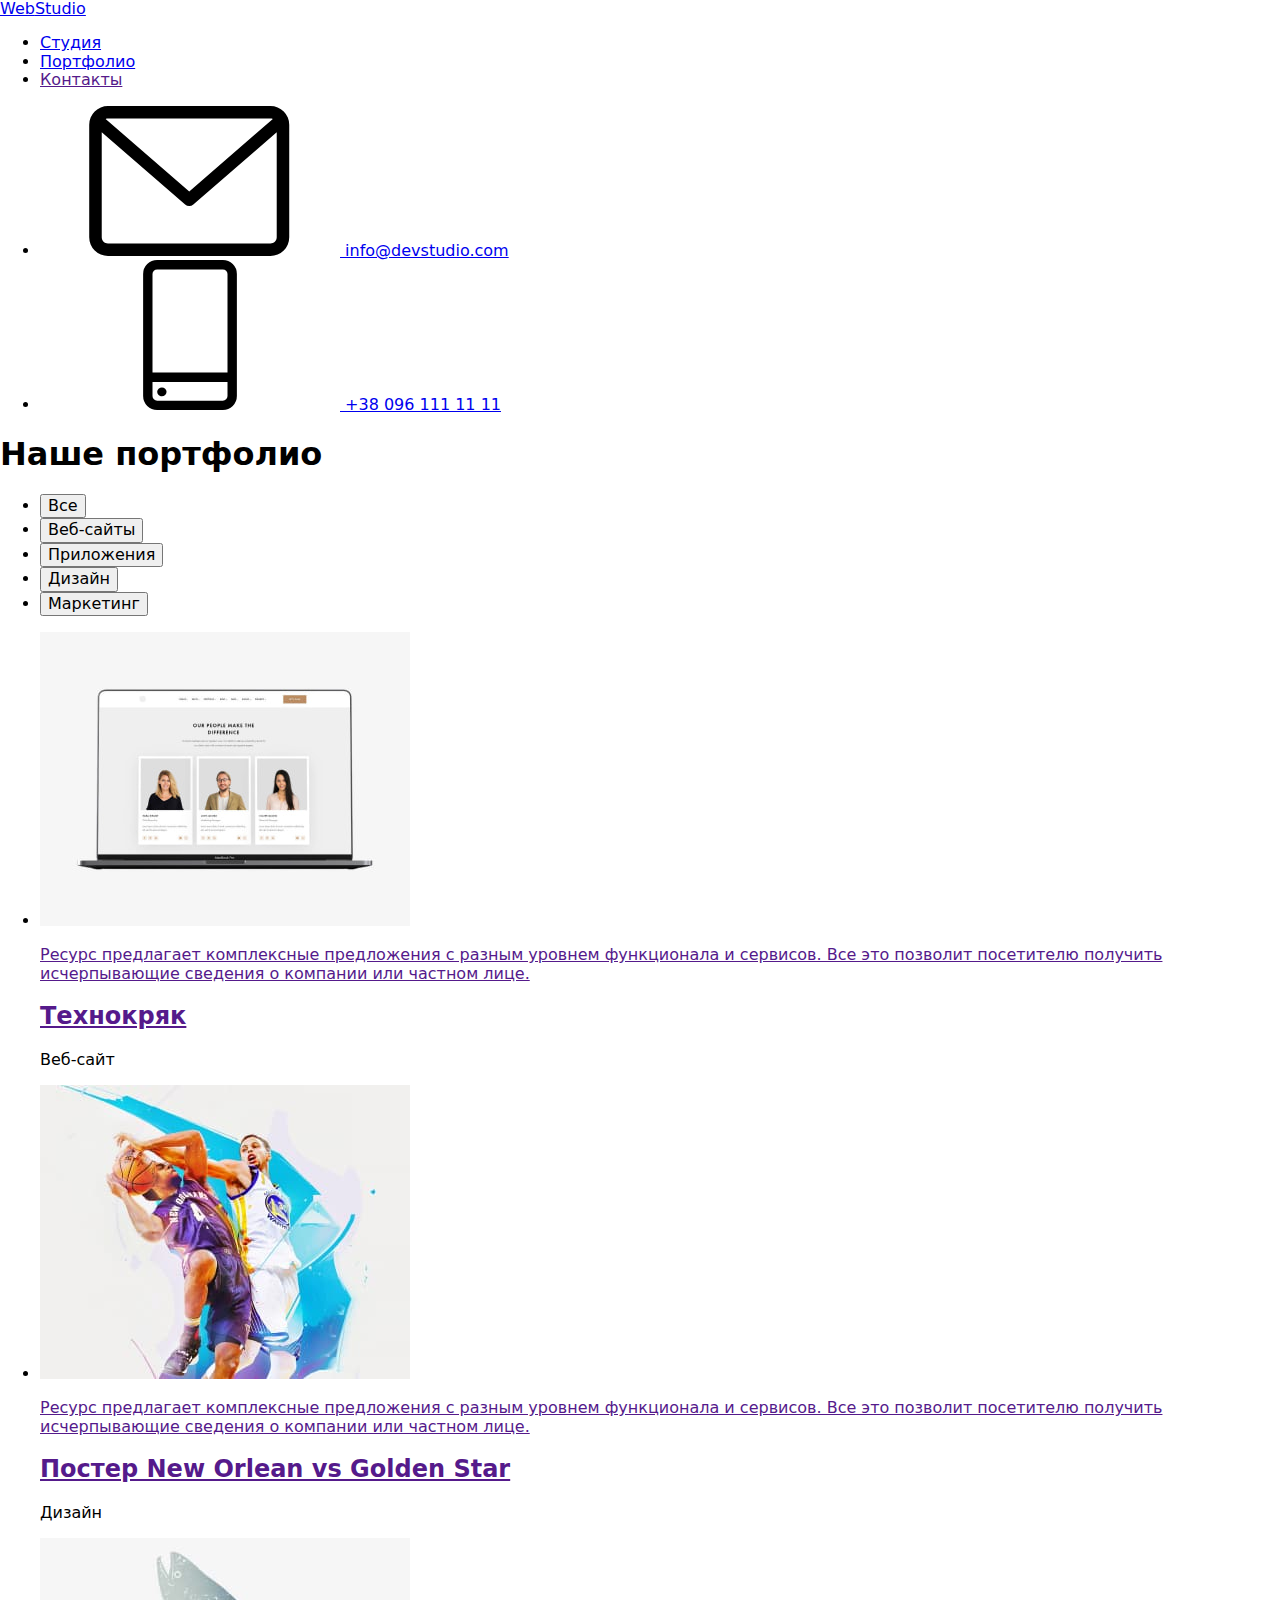
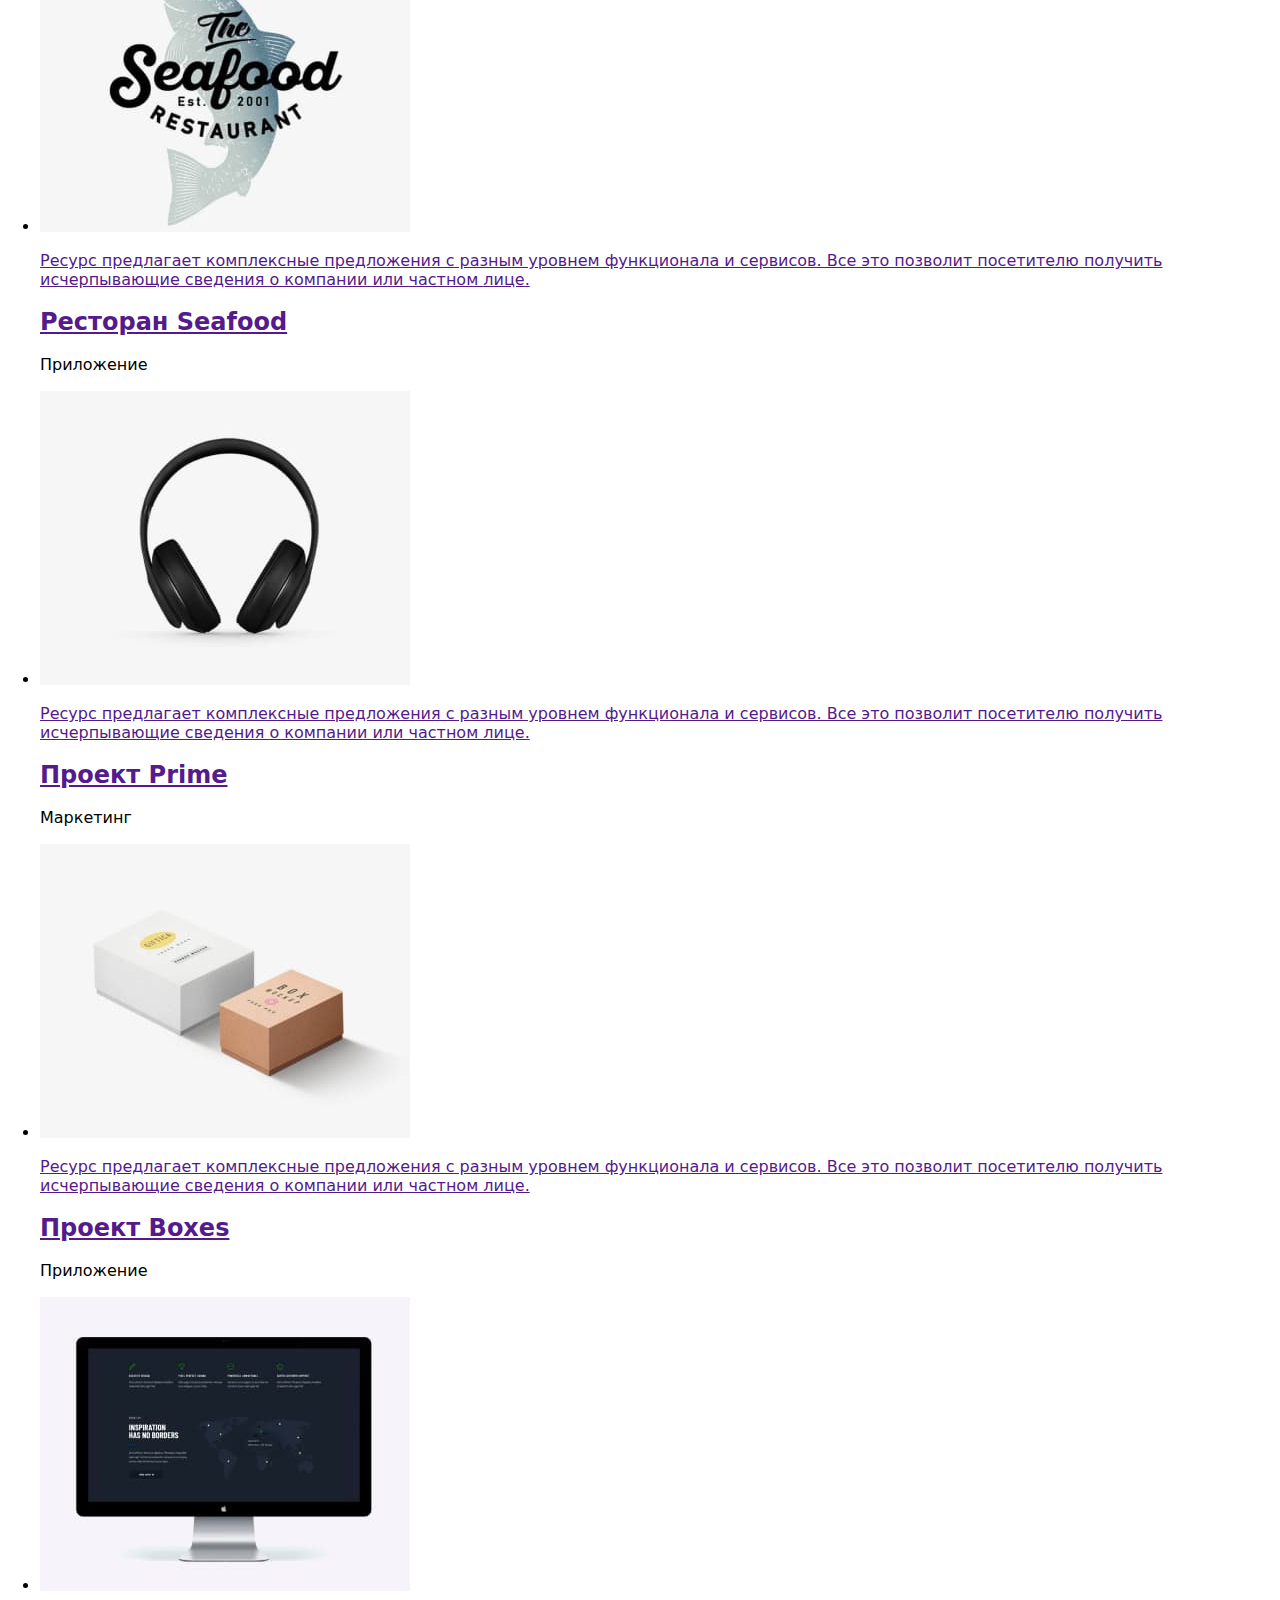
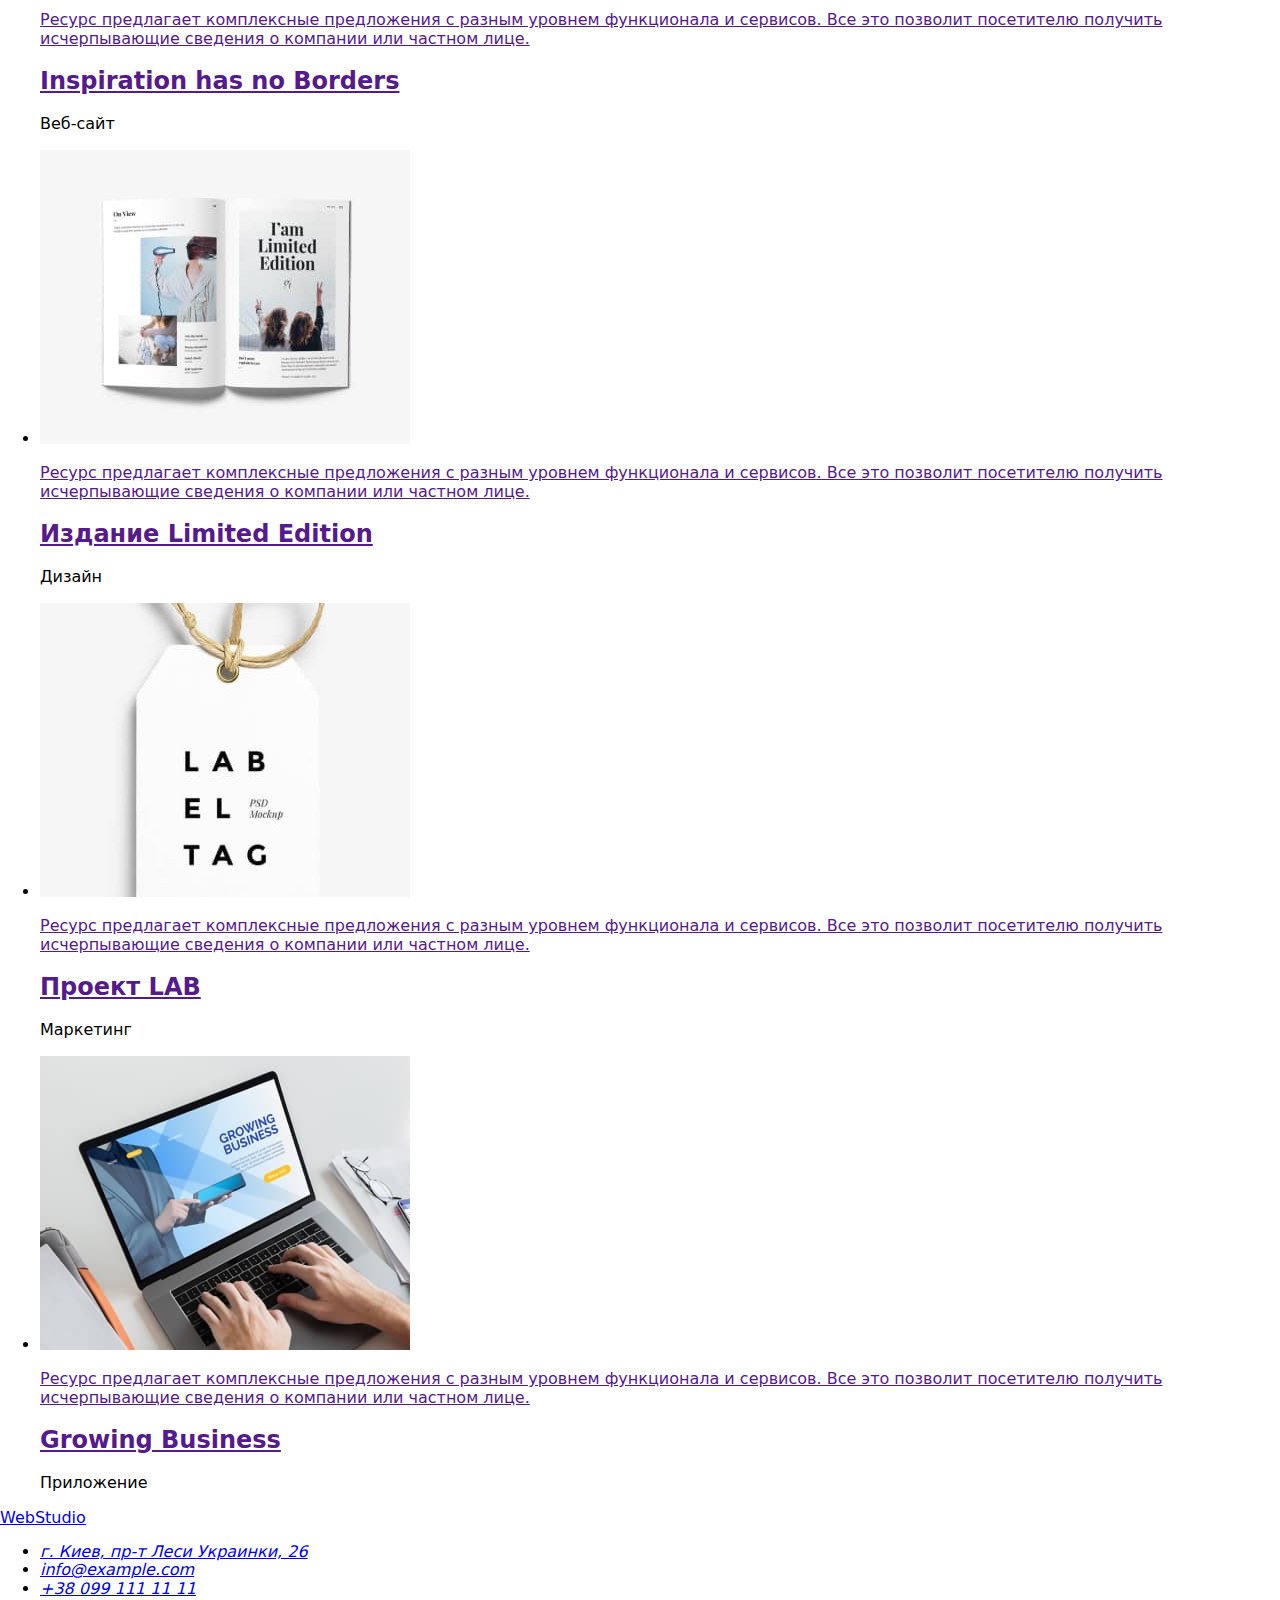
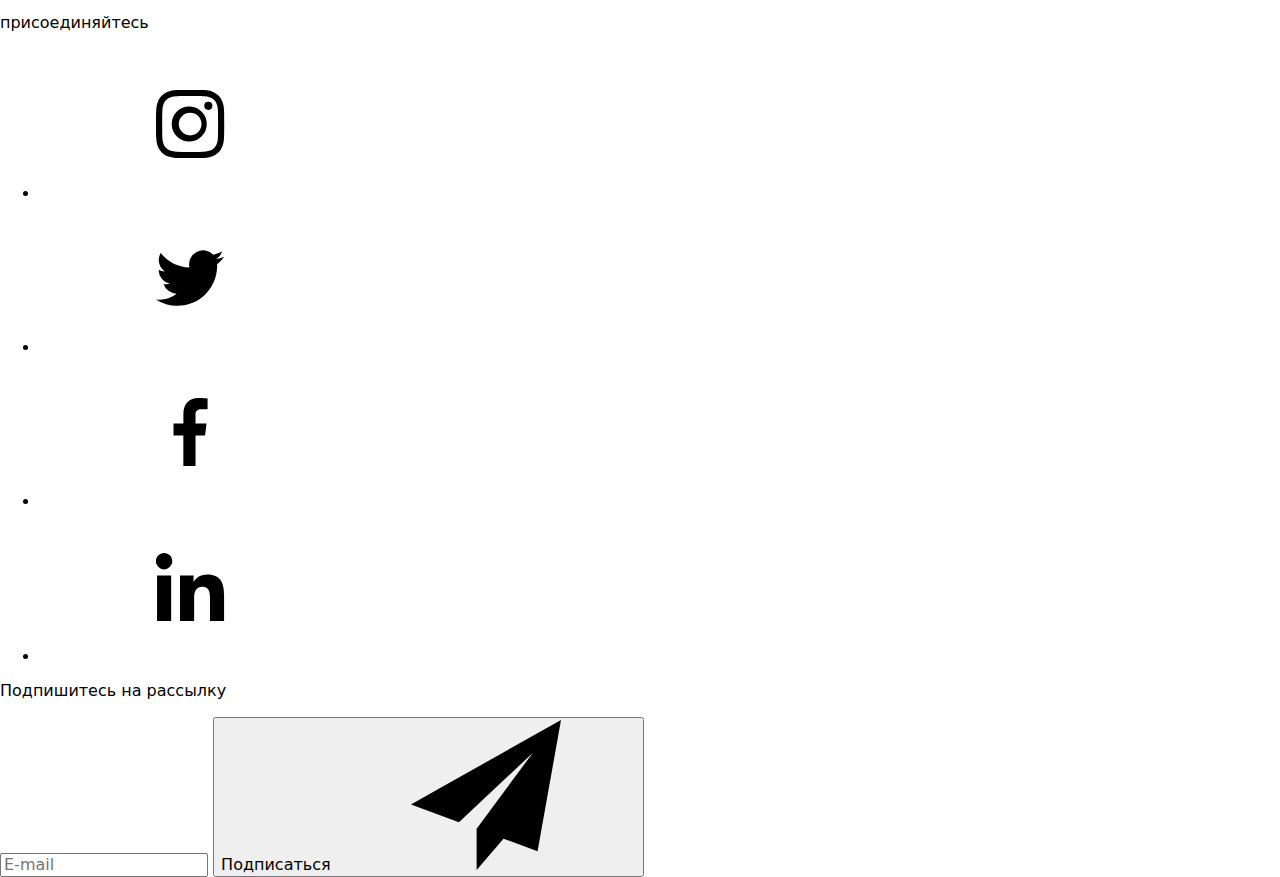
==== portfolio.html @ 435d922d "BEM Header" ====
<!DOCTYPE html>
<html lang="ru">
  <head>
    <meta charset="UTF-8" />
    <meta http-equiv="X-UA-Compatible" content="IE=edge" />
    <meta name="viewport" content="width=device-width, initial-scale=1.0" />
    <title>Portfolio</title>
    <link
      href="https://fonts.googleapis.com/css2?family=Raleway:wght@700&family=Roboto:wght@400;500;700;900&display=swap"
      rel="stylesheet"
    />
    <link
      rel="stylesheet"
      href="https://cdn.jsdelivr.net/npm/modern-normalize@1.1.0/modern-normalize.min.css"
    />
    <link rel="stylesheet" href="./css/styles.css" />
  </head>
  <body>
    <header class="header">
      <div class="main-container">
        <div class="header-content flex-container">
          <a href="./index.html" class="logo"
            ><span class="logo-accent">Web</span>Studio</a
          >
          <nav class="navigation">
            <ul class="navigation-list">
              <li class="navigation-item">
                <a href="./index.html" class="navigation-link">Студия</a>
              </li>
              <li class="navigation-item">
                <a href="./portfolio.html" class="navigation-link current"
                  >Портфолио</a
                >
              </li>
              <li class="navigation-item">
                <a href="" class="navigation-link">Контакты</a>
              </li>
            </ul>
          </nav>
          <ul class="contacts-list">
            <li class="contacts-item">
              <a href="mailto:info@devstudio.com" class="contacts-link">
                <svg class="contacts-icon">
                  <use
                    href="./images/icons/symbol-defs.svg#icon-envelope"
                  ></use>
                </svg>
                info@devstudio.com</a
              >
            </li>
            <li class="contacts-item">
              <a href="tel:+380961111111" class="contacts-link">
                <svg class="contacts-icon">
                  <use
                    href="./images/icons/symbol-defs.svg#icon-smartphone"
                  ></use>
                </svg>
                +38 096 111 11 11</a
              >
            </li>
          </ul>
        </div>
      </div>
    </header>
    <!--<header class="header">
      <div class="main-container">
        <div class="flex-container">
          <a href="./index.html" class="logo"
            ><span class="logo-accent">Web</span>Studio</a
          >
          <nav class="navigation">
            <ul class="navigation-list">
              <li class="navigation-item">
                <a href="./index.html" class="navigation-link">Студия</a>
              </li>
              <li class="navigation-item">
                <a href="./portfolio.html" class="navigation-link">Портфолио</a>
              </li>
              <li class="navigation-item">
                <a href="" class="navigation-link">Контакты</a>
              </li>
            </ul>
          </nav>
          <ul class="contacts-list">
            <li class="contacts-item">
              <a href="mailto:info@devstudio.com" class="contacts-link">
                info@devstudio.com</a
              >
            </li>
            <li class="contacts-item">
              <a href="tel:+380961111111" class="contacts-link"
                >+38 096 111 11 11</a
              >
            </li>
          </ul>
        </div>
      </div>
    </header>-->
    <main>
      <!--portfolio-->
      <section class="portfolio">
        <div class="main-container">
          <h1 class="portfolio-title">Наше портфолио</h1>
          <!--portfolio filters-->
          <ul class="portfolio-filter-list flex-container">
            <li class="portfolio-filter-item">
              <button type="button" class="button-primary filter">Все</button>
            </li>
            <li class="portfolio-filter-item">
              <button type="button" class="button-primary filter">
                Веб-сайты
              </button>
            </li>
            <li class="portfolio-filter-item">
              <button type="button" class="button-primary filter">
                Приложения
              </button>
            </li>
            <li class="portfolio-filter-item">
              <button type="button" class="button-primary filter">
                Дизайн
              </button>
            </li>
            <li class="portfolio-filter-item">
              <button type="button" class="button-primary filter">
                Маркетинг
              </button>
            </li>
          </ul>
          <!--portfolio items-->
          <ul class="portfolio-list flex-container">
            <li class="portfolio-item">
              <!--Технокряк-->
              <a href="" class="portfolio-item-link">
                <div class="product-photo-thmb">
                  <img
                    class="portfolio-photo"
                    src="./images/prtfl_tehnokriak.jpg"
                    alt="Страница проекта Технокряк"
                  />
                  <div class="portfolio-text-thmb">
                    <p class="portfolio-item-text">
                      Ресурс предлагает комплексные предложения с разным уровнем
                      функционала и сервисов. Все это позволит посетителю
                      получить исчерпывающие сведения о компании или частном
                      лице.
                    </p>
                  </div>
                </div>
              </a>
              <div class="portfolio-description">
                <a href="" class="portfolio-item-link">
                  <h2 class="portfolio-item-title">Технокряк</h2>
                </a>
                <p class="portfolio-category">Веб-сайт</p>
              </div>
            </li>
            <li class="portfolio-item">
              <!--New Orlean-->
              <a href="" class="portfolio-item-link">
                <div class="product-photo-thmb">
                  <img
                    class="portfolio-photo"
                    src="./images/prtfl_new_orlean.jpg"
                    alt="Дизайн постера New Orlean"
                  />
                  <div class="portfolio-text-thmb">
                    <p class="portfolio-item-text">
                      Ресурс предлагает комплексные предложения с разным уровнем
                      функционала и сервисов. Все это позволит посетителю
                      получить исчерпывающие сведения о компании или частном
                      лице.
                    </p>
                  </div>
                </div>
              </a>
              <div class="portfolio-description">
                <a href="" class="portfolio-item-link">
                  <h2 class="portfolio-item-title">
                    Постер New Orlean vs Golden Star
                  </h2>
                </a>
                <p class="portfolio-category">Дизайн</p>
              </div>
            </li>
            <li class="portfolio-item">
              <!--SeaFood-->
              <a href="" class="portfolio-item-link">
                <div class="product-photo-thmb">
                  <img
                    class="portfolio-photo"
                    src="./images/prtfl_seafood.jpg"
                    alt="Логотип приложения SeaFood"
                  />
                  <div class="portfolio-text-thmb">
                    <p class="portfolio-item-text">
                      Ресурс предлагает комплексные предложения с разным уровнем
                      функционала и сервисов. Все это позволит посетителю
                      получить исчерпывающие сведения о компании или частном
                      лице.
                    </p>
                  </div>
                </div>
              </a>
              <div class="portfolio-description">
                <a href="" class="portfolio-item-link">
                  <h2 class="portfolio-item-title">Ресторан Seafood</h2>
                </a>
                <p class="portfolio-category">Приложение</p>
              </div>
            </li>
            <li class="portfolio-item">
              <!--Prime-->
              <a href="" class="portfolio-item-link">
                <div class="product-photo-thmb">
                  <img
                    class="portfolio-photo"
                    src="./images/prtfl_prime.jpg"
                    alt="Аватар маркетингового проекта Prime "
                  />
                  <div class="portfolio-text-thmb">
                    <p class="portfolio-item-text">
                      Ресурс предлагает комплексные предложения с разным уровнем
                      функционала и сервисов. Все это позволит посетителю
                      получить исчерпывающие сведения о компании или частном
                      лице.
                    </p>
                  </div>
                </div>
              </a>
              <div class="portfolio-description">
                <a href="" class="portfolio-item-link">
                  <h2 class="portfolio-item-title">Проект Prime</h2>
                </a>
                <p class="portfolio-category">Маркетинг</p>
              </div>
            </li>
            <li class="portfolio-item">
              <!--Boxes-->
              <a href="" class="portfolio-item-link">
                <div class="product-photo-thmb">
                  <img
                    class="portfolio-photo"
                    src="./images/prtfl_boxes.jpg"
                    alt="Аватар приложения Boxes "
                  />
                  <div class="portfolio-text-thmb">
                    <p class="portfolio-item-text">
                      Ресурс предлагает комплексные предложения с разным уровнем
                      функционала и сервисов. Все это позволит посетителю
                      получить исчерпывающие сведения о компании или частном
                      лице.
                    </p>
                  </div>
                </div>
              </a>
              <div class="portfolio-description">
                <a href="" class="portfolio-item-link">
                  <h2 class="portfolio-item-title">Проект Boxes</h2>
                </a>
                <p class="portfolio-category">Приложение</p>
              </div>
            </li>
            <li class="portfolio-item">
              <!--Inspiration has no Borders-->
              <a href="" class="portfolio-item-link">
                <div class="product-photo-thmb">
                  <img
                    class="portfolio-photo"
                    src="./images/prtfl_inspiration_no_norders.jpg"
                    alt="Главная страница веб-сайта Inspiration has no Borders  "
                  />
                  <div class="portfolio-text-thmb">
                    <p class="portfolio-item-text">
                      Ресурс предлагает комплексные предложения с разным уровнем
                      функционала и сервисов. Все это позволит посетителю
                      получить исчерпывающие сведения о компании или частном
                      лице.
                    </p>
                  </div>
                </div>
              </a>
              <div class="portfolio-description">
                <a href="" class="portfolio-item-link">
                  <h2 class="portfolio-item-title">
                    Inspiration has no Borders
                  </h2>
                </a>
                <p class="portfolio-category">Веб-сайт</p>
              </div>
            </li>
            <li class="portfolio-item">
              <!--Limited Edition-->
              <a href="" class="portfolio-item-link">
                <div class="product-photo-thmb">
                  <img
                    class="portfolio-photo"
                    src="./images/prtfl_limited_editions.jpg"
                    alt="Прмер разворота журнала Limited Edition"
                  />
                  <div class="portfolio-text-thmb">
                    <p class="portfolio-item-text">
                      Ресурс предлагает комплексные предложения с разным уровнем
                      функционала и сервисов. Все это позволит посетителю
                      получить исчерпывающие сведения о компании или частном
                      лице.
                    </p>
                  </div>
                </div>
              </a>
              <div class="portfolio-description">
                <a href="" class="portfolio-item-link">
                  <h2 class="portfolio-item-title">Издание Limited Edition</h2>
                </a>
                <p class="portfolio-category">Дизайн</p>
              </div>
            </li>
            <li class="portfolio-item">
              <!--LAB-->
              <a href="" class="portfolio-item-link">
                <div class="product-photo-thmb">
                  <img
                    class="portfolio-photo"
                    src="./images/prtfl_lab.jpg"
                    alt="Аватар маркетинового проекта LAB"
                  />
                  <div class="portfolio-text-thmb">
                    <p class="portfolio-item-text">
                      Ресурс предлагает комплексные предложения с разным уровнем
                      функционала и сервисов. Все это позволит посетителю
                      получить исчерпывающие сведения о компании или частном
                      лице.
                    </p>
                  </div>
                </div>
              </a>
              <div class="portfolio-description">
                <a href="" class="portfolio-item-link">
                  <h2 class="portfolio-item-title">Проект LAB</h2>
                </a>
                <p class="portfolio-category">Маркетинг</p>
              </div>
            </li>
            <li class="portfolio-item">
              <!--Growing Business-->
              <a href="" class="portfolio-item-link">
                <div class="product-photo-thmb">
                  <img
                    class="portfolio-photo"
                    src="./images/prtfl_growing_business.jpg"
                    alt="Визуализация приложения Growing Business"
                  />
                  <div class="portfolio-text-thmb">
                    <p class="portfolio-item-text">
                      Ресурс предлагает комплексные предложения с разным уровнем
                      функционала и сервисов. Все это позволит посетителю
                      получить исчерпывающие сведения о компании или частном
                      лице.
                    </p>
                  </div>
                </div>
              </a>
              <div class="portfolio-description">
                <a href="" class="portfolio-item-link">
                  <h2 class="portfolio-item-title">Growing Business</h2>
                </a>
                <p class="portfolio-category">Приложение</p>
              </div>
            </li>
          </ul>
        </div>
      </section>
    </main>
    <!--footer-->
    <footer class="footer">
      <div class="main-container">
        <div class="footer-content flex-container">
          <div class="footer-adress">
            <a href="./index.html" class="footer-logo"
              ><span class="logo-accent">Web</span>Studio</a
            >
            <address>
              <ul class="adress-list">
                <li class="adress-item">
                  <a
                    href="https://www.google.pl/maps/place/%D0%B1%D1%83%D0%BB.+%D0%9B%D0%B5%D1%81%D0%B8+%D0%A3%D0%BA%D1%80%D0%B0%D0%B8%D0%BD%D0%BA%D0%B8,+26,+%D0%9A%D0%B8%D0%B5%D0%B2,+%D0%A3%D0%BA%D1%80%D0%B0%D0%B8%D0%BD%D0%B0,+02000/@50.4265807,30.5361971,17z/data=!3m1!4b1!4m5!3m4!1s0x40d4cf0e033ecbe9:0x57a4dffefec77da0!8m2!3d50.4265807!4d30.5383858?hl=ru"
                    target="_blank"
                    class="adress-text location"
                  >
                    г. Киев, пр-т Леси Украинки, 26
                  </a>
                </li>
                <li class="adress-item">
                  <a href="mailto:info@example.com" class="adress-text">
                    info@example.com</a
                  >
                </li>
                <li class="adress-item">
                  <a href="tel:+380991111111" class="adress-text">
                    +38 099 111 11 11</a
                  >
                </li>
              </ul>
            </address>
          </div>
          <!--end footer-adress-->
          <div class="footer-social">
            <p class="footer-social-text">присоединяйтесь</p>
            <ul class="footer-social-list flex-container">
              <li class="footer-social-item">
                <a href="" class="footer-social-link">
                  <svg class="social-icon">
                    <use href="./images/icons/symbol-defs.svg#icon-insta"></use>
                  </svg>
                </a>
              </li>
              <li class="footer-social-item">
                <a href="" class="footer-social-link">
                  <svg class="social-icon">
                    <use
                      href="./images/icons/symbol-defs.svg#icon-twitter"
                    ></use>
                  </svg>
                </a>
              </li>
              <li class="footer-social-item">
                <a href="" class="footer-social-link">
                  <svg class="social-icon">
                    <use href="./images/icons/symbol-defs.svg#icon-fb"></use>
                  </svg>
                </a>
              </li>
              <li class="footer-social-item">
                <a href="" class="footer-social-link">
                  <svg class="social-icon">
                    <use
                      href="./images/icons/symbol-defs.svg#icon-linked"
                    ></use>
                  </svg>
                </a>
              </li>
            </ul>
          </div>
          <!--footer mailing form-->
          <div class="footer-mailing">
            <p class="footer-mailing-text">Подпишитесь на рассылку</p>
            <form
              class="mailing-form"
              action="#"
              autocomplete="off"
              novalidate
              name="mailing-form"
            >
              <label class="mailing-lable" for="mailing-email"></label>
              <input
                class="mailing-input"
                type="email"
                id="mailing-email"
                name="mailing-email"
                placeholder="E-mail"
              />
              <!--try to place button icon via positiob avsolute-->
              <!-- <div class="mailing-button-thmb">
                <button type="submit" class="button-base button-order">
                  Подписаться
                </button>
                <div class="mailing-icon-thmb">
                  <svg class="mailing-button-icon">
                    <use href="./images/icons/symbol-defs.svg#send"></use>
                  </svg>
                </div>
              </div>-->
              <button
                type="submit"
                class="button-base button-order mailing-button"
              >
                <span class="mailing-button-text">Подписаться</span>
                <svg class="mailing-button-icon">
                  <use href="./images/icons/symbol-defs.svg#send"></use>
                </svg>
              </button>
            </form>
          </div>
        </div>
      </div>
    </footer>
  </body>
</html>
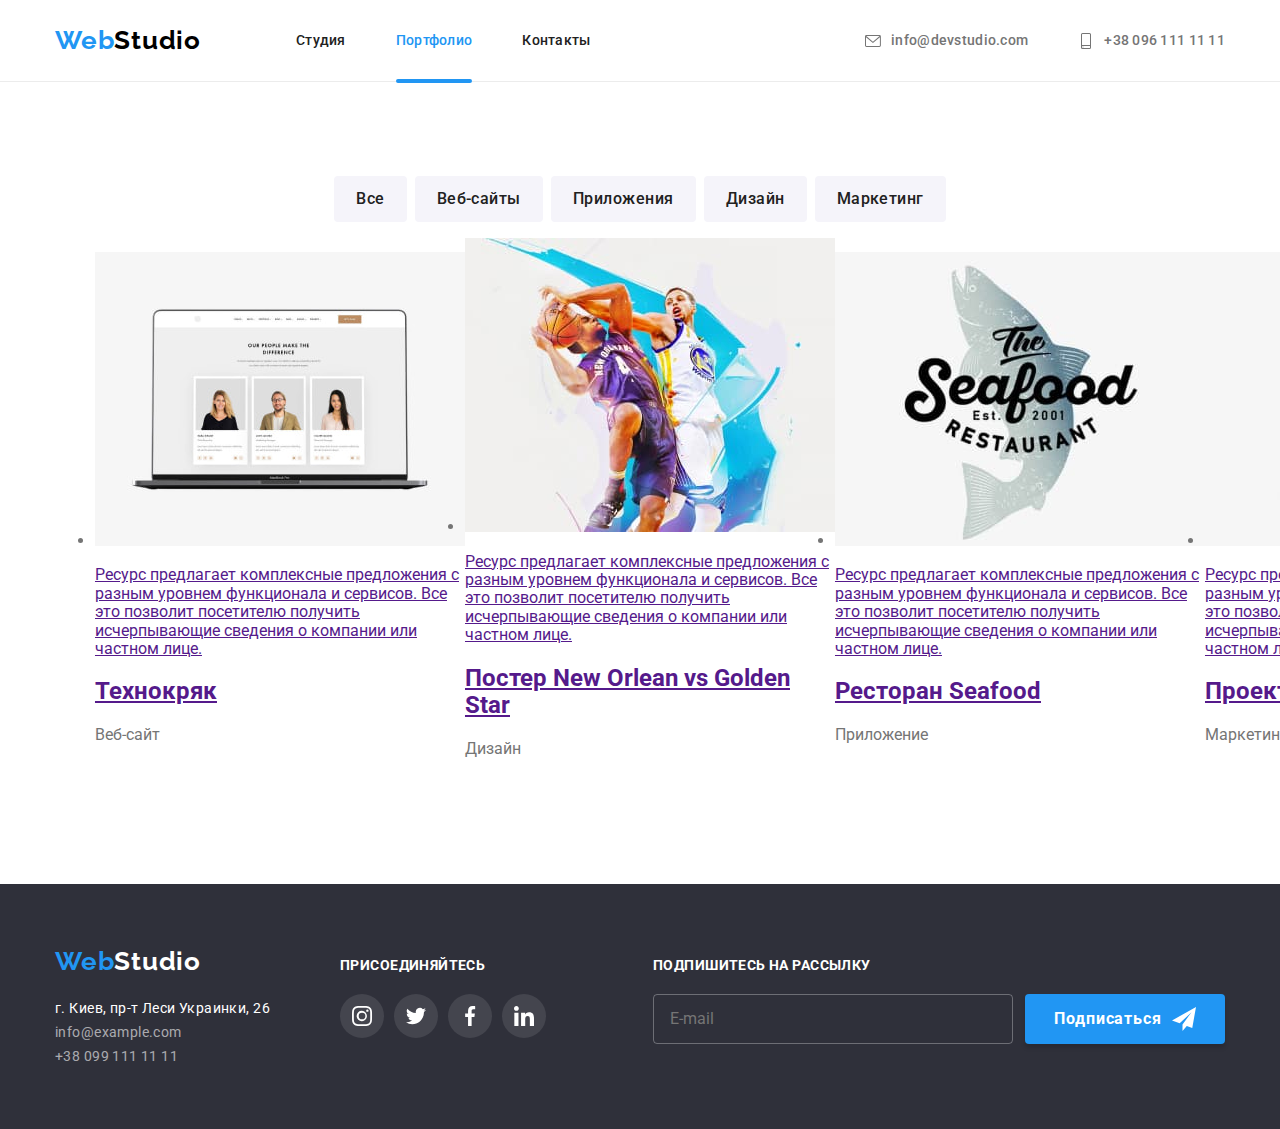
==== commit f50452d3: "BEM portfolio filter" ====
--- a/portfolio.html
+++ b/portfolio.html
@@ -4,7 +4,7 @@
     <meta charset="UTF-8" />
     <meta http-equiv="X-UA-Compatible" content="IE=edge" />
     <meta name="viewport" content="width=device-width, initial-scale=1.0" />
-    <title>Portfolio</title>
+    <title>portfolio</title>
     <link
       href="https://fonts.googleapis.com/css2?family=Raleway:wght@700&family=Roboto:wght@400;500;700;900&display=swap"
       rel="stylesheet"
@@ -13,116 +13,90 @@
       rel="stylesheet"
       href="https://cdn.jsdelivr.net/npm/modern-normalize@1.1.0/modern-normalize.min.css"
     />
-    <link rel="stylesheet" href="./css/styles.css" />
+    <link rel="stylesheet" href="./css/main.min.css" />
   </head>
-  <body>
+  <body class="body">
+    <!--Header-->
     <header class="header">
       <div class="main-container">
-        <div class="header-content flex-container">
-          <a href="./index.html" class="logo"
+        <div class="header__content flex-container">
+          <a href="./index.html" class="link logo header__logo"
             ><span class="logo-accent">Web</span>Studio</a
           >
-          <nav class="navigation">
-            <ul class="navigation-list">
-              <li class="navigation-item">
-                <a href="./index.html" class="navigation-link">Студия</a>
-              </li>
-              <li class="navigation-item">
-                <a href="./portfolio.html" class="navigation-link current"
+          <nav>
+            <ul class="list navigation-list">
+              <li class="navigation-list__item">
+                <a href="./index.html" class="link navigation__link">Студия</a>
+              </li>
+              <li class="navigation-list__item">
+                <a
+                  href="./portfolio.html"
+                  class="link navigation__link navigation__link--current"
                   >Портфолио</a
                 >
               </li>
-              <li class="navigation-item">
-                <a href="" class="navigation-link">Контакты</a>
+              <li class="navigation-list__item">
+                <a href="" class="link navigation__link">Контакты</a>
               </li>
             </ul>
           </nav>
-          <ul class="contacts-list">
-            <li class="contacts-item">
-              <a href="mailto:info@devstudio.com" class="contacts-link">
-                <svg class="contacts-icon">
+          <ul class="list header__contacts-list">
+            <li class="header__contacts-item">
+              <a
+                href="mailto:info@devstudio.com"
+                class="link header__contacts-link"
+              >
+                <svg class="icon contacts-icon">
                   <use
                     href="./images/icons/symbol-defs.svg#icon-envelope"
                   ></use>
                 </svg>
-                info@devstudio.com</a
+                <span> info@devstudio.com </span></a
               >
             </li>
-            <li class="contacts-item">
-              <a href="tel:+380961111111" class="contacts-link">
-                <svg class="contacts-icon">
+            <li class="header__contacts-item">
+              <a href="tel:+380961111111" class="link header__contacts-link">
+                <svg class="icon contacts-icon">
                   <use
                     href="./images/icons/symbol-defs.svg#icon-smartphone"
                   ></use>
                 </svg>
-                +38 096 111 11 11</a
+                <span>+38 096 111 11 11 </span></a
               >
             </li>
           </ul>
         </div>
       </div>
     </header>
-    <!--<header class="header">
-      <div class="main-container">
-        <div class="flex-container">
-          <a href="./index.html" class="logo"
-            ><span class="logo-accent">Web</span>Studio</a
-          >
-          <nav class="navigation">
-            <ul class="navigation-list">
-              <li class="navigation-item">
-                <a href="./index.html" class="navigation-link">Студия</a>
-              </li>
-              <li class="navigation-item">
-                <a href="./portfolio.html" class="navigation-link">Портфолио</a>
-              </li>
-              <li class="navigation-item">
-                <a href="" class="navigation-link">Контакты</a>
-              </li>
-            </ul>
-          </nav>
-          <ul class="contacts-list">
-            <li class="contacts-item">
-              <a href="mailto:info@devstudio.com" class="contacts-link">
-                info@devstudio.com</a
-              >
-            </li>
-            <li class="contacts-item">
-              <a href="tel:+380961111111" class="contacts-link"
-                >+38 096 111 11 11</a
-              >
-            </li>
-          </ul>
-        </div>
-      </div>
-    </header>-->
     <main>
       <!--portfolio-->
-      <section class="portfolio">
+      <section class="section">
         <div class="main-container">
-          <h1 class="portfolio-title">Наше портфолио</h1>
+          <h1 class="title--hidden">Наше портфолио</h1>
           <!--portfolio filters-->
-          <ul class="portfolio-filter-list flex-container">
-            <li class="portfolio-filter-item">
-              <button type="button" class="button-primary filter">Все</button>
-            </li>
-            <li class="portfolio-filter-item">
-              <button type="button" class="button-primary filter">
+          <ul class="list filter-list">
+            <li class="filter-list__item">
+              <button type="button" class="button-base button-base--filter">
+                Все
+              </button>
+            </li>
+            <li class="filter-list__item">
+              <button type="button" class="button-base button-base--filter">
                 Веб-сайты
               </button>
             </li>
-            <li class="portfolio-filter-item">
-              <button type="button" class="button-primary filter">
+            <li class="filter-list__item">
+              <button type="button" class="button-base button-base--filter">
                 Приложения
               </button>
             </li>
-            <li class="portfolio-filter-item">
-              <button type="button" class="button-primary filter">
+            <li class="filter-list__item">
+              <button type="button" class="button-base button-base--filter">
                 Дизайн
               </button>
             </li>
-            <li class="portfolio-filter-item">
-              <button type="button" class="button-primary filter">
+            <li class="filter-list__item">
+              <button type="button" class="button-base button-base--filter">
                 Маркетинг
               </button>
             </li>
@@ -374,29 +348,29 @@
     <!--footer-->
     <footer class="footer">
       <div class="main-container">
-        <div class="footer-content flex-container">
-          <div class="footer-adress">
-            <a href="./index.html" class="footer-logo"
+        <div class="footer__content">
+          <div class="footer__adress">
+            <a href="./index.html" class="logo footer__logo"
               ><span class="logo-accent">Web</span>Studio</a
             >
-            <address>
-              <ul class="adress-list">
-                <li class="adress-item">
+            <address class="address">
+              <ul class="list adress-list">
+                <li class="adress-list__item">
                   <a
+                    class="adress-list__link adress-list__link--location"
                     href="https://www.google.pl/maps/place/%D0%B1%D1%83%D0%BB.+%D0%9B%D0%B5%D1%81%D0%B8+%D0%A3%D0%BA%D1%80%D0%B0%D0%B8%D0%BD%D0%BA%D0%B8,+26,+%D0%9A%D0%B8%D0%B5%D0%B2,+%D0%A3%D0%BA%D1%80%D0%B0%D0%B8%D0%BD%D0%B0,+02000/@50.4265807,30.5361971,17z/data=!3m1!4b1!4m5!3m4!1s0x40d4cf0e033ecbe9:0x57a4dffefec77da0!8m2!3d50.4265807!4d30.5383858?hl=ru"
                     target="_blank"
-                    class="adress-text location"
                   >
                     г. Киев, пр-т Леси Украинки, 26
                   </a>
                 </li>
-                <li class="adress-item">
-                  <a href="mailto:info@example.com" class="adress-text">
+                <li class="adress-list__item">
+                  <a class="adress-list__link" href="mailto:info@example.com">
                     info@example.com</a
                   >
                 </li>
-                <li class="adress-item">
-                  <a href="tel:+380991111111" class="adress-text">
+                <li class="adress-list__item">
+                  <a class="adress-list__link" href="tel:+380991111111">
                     +38 099 111 11 11</a
                   >
                 </li>
@@ -405,34 +379,36 @@
           </div>
           <!--end footer-adress-->
           <div class="footer-social">
-            <p class="footer-social-text">присоединяйтесь</p>
-            <ul class="footer-social-list flex-container">
-              <li class="footer-social-item">
-                <a href="" class="footer-social-link">
-                  <svg class="social-icon">
+            <p class=".paragraf footer__title footer__title--margin">
+              присоединяйтесь
+            </p>
+            <ul class="list social-list">
+              <li class="social-list__item">
+                <a href="" class="social-list__link social-list__link--footer">
+                  <svg class="icon social-icon">
                     <use href="./images/icons/symbol-defs.svg#icon-insta"></use>
                   </svg>
                 </a>
               </li>
-              <li class="footer-social-item">
-                <a href="" class="footer-social-link">
-                  <svg class="social-icon">
+              <li class="social-list__item">
+                <a href="" class="social-list__link social-list__link--footer">
+                  <svg class="icon social-icon">
                     <use
                       href="./images/icons/symbol-defs.svg#icon-twitter"
                     ></use>
                   </svg>
                 </a>
               </li>
-              <li class="footer-social-item">
-                <a href="" class="footer-social-link">
-                  <svg class="social-icon">
+              <li class="social-list__item">
+                <a href="" class="social-list__link social-list__link--footer">
+                  <svg class="icon social-icon">
                     <use href="./images/icons/symbol-defs.svg#icon-fb"></use>
                   </svg>
                 </a>
               </li>
-              <li class="footer-social-item">
-                <a href="" class="footer-social-link">
-                  <svg class="social-icon">
+              <li class="social-list__item">
+                <a href="" class="social-list__link social-list__link--footer">
+                  <svg class="icon social-icon">
                     <use
                       href="./images/icons/symbol-defs.svg#icon-linked"
                     ></use>
@@ -443,7 +419,9 @@
           </div>
           <!--footer mailing form-->
           <div class="footer-mailing">
-            <p class="footer-mailing-text">Подпишитесь на рассылку</p>
+            <p class=".paragraf footer__title footer__title--margin">
+              Подпишитесь на рассылку
+            </p>
             <form
               class="mailing-form"
               action="#"
@@ -451,31 +429,21 @@
               novalidate
               name="mailing-form"
             >
-              <label class="mailing-lable" for="mailing-email"></label>
+              <label class="mailing-form__lable" for="mailing-email"></label>
               <input
-                class="mailing-input"
+                class="mailing-form__input"
                 type="email"
                 id="mailing-email"
                 name="mailing-email"
                 placeholder="E-mail"
               />
-              <!--try to place button icon via positiob avsolute-->
-              <!-- <div class="mailing-button-thmb">
-                <button type="submit" class="button-base button-order">
-                  Подписаться
-                </button>
-                <div class="mailing-icon-thmb">
-                  <svg class="mailing-button-icon">
-                    <use href="./images/icons/symbol-defs.svg#send"></use>
-                  </svg>
-                </div>
-              </div>-->
               <button
+                class="button button-base button-base--primary button-base--mailing"
                 type="submit"
-                class="button-base button-order mailing-button"
               >
-                <span class="mailing-button-text">Подписаться</span>
-                <svg class="mailing-button-icon">
+                Подписаться
+                <!-- <span class="mailing-button-text">Подписаться</span>-->
+                <svg class="icon mailing-form__icon">
                   <use href="./images/icons/symbol-defs.svg#send"></use>
                 </svg>
               </button>
--- a/css/main.min.css
+++ b/css/main.min.css
@@ -0,0 +1,2 @@
+.body{font-family:Roboto,sans-serif;color:#757575;background-color:#fff}.title{margin:0;color:#212121}.title--hidden{width:0;font-size:0;visibility:hidden}.paragraf{margin:0}.list{padding:0;margin:0;list-style:none}.address{font-style:normal}.image{display:block}.link{padding:0;margin:0;text-decoration:none}.main-container{width:75rem;padding-left:0.937rem;padding-right:0.937rem;margin-left:auto;margin-right:auto}.flex-container{display:-webkit-box;display:-ms-flexbox;display:flex;-webkit-box-align:center;-ms-flex-align:center;align-items:center}.section{padding-top:5.875rem;padding-bottom:5.875rem}.section-title{font-size:2.25rem;line-height:1.17;letter-spacing:0.03em;text-align:center}.section-title--margins{margin-bottom:3.125rem}.button-base{display:block;-webkit-box-pack:center;-ms-flex-pack:center;justify-content:center;padding:0.625rem 1.375rem;border-radius:0.25rem;border-style:none;background-color:#f5f4fa;color:#212121;font-family:inherit;font-weight:500;font-size:1rem;line-height:1.63;text-align:center;letter-spacing:0.03em}.button-base:hover,.button-base:focus{background-color:#188ce8;color:#fff}.button-base:active{background-color:#2196f3;color:#fff}.button-base--decoration{-webkit-transition-property:background-color, color;transition-property:background-color, color;-webkit-transition-duration:250ms;transition-duration:250ms;-webkit-transition-timing-function:cubic-bezier(0.4, 0, 0.2, 1);transition-timing-function:cubic-bezier(0.4, 0, 0.2, 1)}.button-base--primary{width:12.5rem;height:3.125rem;margin-left:auto;margin-right:auto;background-color:#2196f3;color:#fff;font-weight:700;line-height:1.87;letter-spacing:0.06em;-webkit-box-shadow:0px 0.25rem 0.25rem rgba(0,0,0,0.15);box-shadow:0px 0.25rem 0.25rem rgba(0,0,0,0.15);-webkit-transition-property:background-color;transition-property:background-color;-webkit-transition-duration:250ms;transition-duration:250ms;-webkit-transition-timing-function:cubic-bezier(0.4, 0, 0.2, 1);transition-timing-function:cubic-bezier(0.4, 0, 0.2, 1)}.button-base--primary:hover,.button-base--primary:focus{background-color:#188ce8}.button-base--filter{-webkit-transition-property:background-color, color, -webkit-box-shadow;transition-property:background-color, color, -webkit-box-shadow;transition-property:background-color, color, box-shadow;transition-property:background-color, color, box-shadow, -webkit-box-shadow;-webkit-transition-duration:250ms;transition-duration:250ms;-webkit-transition-timing-function:cubic-bezier(0.4, 0, 0.2, 1);transition-timing-function:cubic-bezier(0.4, 0, 0.2, 1)}.button-base--filter:hover,.button-base--filter:focus{-webkit-box-shadow:0rem 0.125rem 0.125rem rgba(0,0,0,0.12),0rem 0.062rem 0.125rem rgba(0,0,0,0.08),0rem 0.187rem 0.062rem rgba(0,0,0,0.1);box-shadow:0rem 0.125rem 0.125rem rgba(0,0,0,0.12),0rem 0.062rem 0.125rem rgba(0,0,0,0.08),0rem 0.187rem 0.062rem rgba(0,0,0,0.1)}.button-base--mailing{display:-webkit-box;display:-ms-flexbox;display:flex;-webkit-box-align:center;-ms-flex-align:center;align-items:center;-webkit-box-pack:center;-ms-flex-pack:center;justify-content:center}.button-base--filter{padding-left:1.375rem;padding-right:1.375rem}.logo{display:inline-block;color:#000;font-family:Raleway,sans-serif;font-weight:700;font-size:1.625rem;line-height:1.2;letter-spacing:0.03em;text-decoration:none}.logo-accent{color:#2196f3}.icon{display:block;fill:currentColor}.contacts-icon{width:1rem;height:1rem;margin-right:0.625rem}.social-list{display:-webkit-box;display:-ms-flexbox;display:flex;-webkit-box-pack:center;-ms-flex-pack:center;justify-content:center}.social-list__item{-ms-flex-preferred-size:calc(100% / 4-0.625rem);flex-basis:calc(100% / 4-0.625rem)}.social-list__item:not(:last-child){margin-right:0.625rem}.social-list__link{display:block;width:2.75rem;height:2.75rem;border-radius:50%;background-color:#fff;color:#afb1b8;-webkit-transition-property:background-color, color;transition-property:background-color, color;-webkit-transition-duration:250ms;transition-duration:250ms;-webkit-transition-timing-function:cubic-bezier(0.4, 0, 0.2, 1);transition-timing-function:cubic-bezier(0.4, 0, 0.2, 1)}.social-list__link:hover,.social-list__link:focus{background-color:#2196f3;color:#fff}.social-list__link--footer{background-color:rgba(255,255,255,0.1);color:#fff}.social-icon{width:2.75rem;height:2.75rem}.header{padding-top:25px;padding-bottom:25px;min-height:80px;border-bottom:1px solid #ececec}.header__logo{margin-right:95px}.navigation-list{display:-webkit-box;display:-ms-flexbox;display:flex;width:100%;-webkit-box-align:center;-ms-flex-align:center;align-items:center;color:#212121;font-weight:500;font-size:14px;line-height:1.14;letter-spacing:0.02em}.navigation-list__item:not(:last-child){margin-right:50px}.navigation__link{display:block;position:relative;color:#212121;-webkit-transition-property:color;transition-property:color;-webkit-transition-duration:250ms;transition-duration:250ms;-webkit-transition-timing-function:cubic-bezier(0.4, 0, 0.2, 1);transition-timing-function:cubic-bezier(0.4, 0, 0.2, 1)}.navigation__link:hover,.navigation__link:focus{color:#2196f3}.navigation__link--current{color:#2196f3}.navigation__link--current::after{content:"";position:absolute;bottom:-34px;left:0;width:100%;border:2px solid #2196f3;border-radius:2px;background-color:#2196f3}.header__contacts-list{display:-webkit-box;display:-ms-flexbox;display:flex;-webkit-box-align:center;-ms-flex-align:center;align-items:center;margin-left:auto}.header__contacts-item:not(:last-child){margin-right:50px}.header__contacts-link{display:-webkit-box;display:-ms-flexbox;display:flex;color:#757575;font-weight:500;font-size:14px;line-height:1.14;letter-spacing:0.02em;-webkit-transition-property:color;transition-property:color;-webkit-transition-duration:250ms;transition-duration:250ms;-webkit-transition-timing-function:cubic-bezier(0.4, 0, 0.2, 1);transition-timing-function:cubic-bezier(0.4, 0, 0.2, 1)}.header__contacts-link:hover,.header__contacts-link:focus{color:#2196f3}.hero{padding-top:12.5rem;padding-bottom:12.5rem;background-color:#2f303a;background-image:-webkit-gradient(linear, left bottom, left top, from(rgba(47,48,58,0.4)), to(rgba(47,48,58,0.4))),url(../../images/hero-bg.jpg);background-image:linear-gradient(to top, rgba(47,48,58,0.4), rgba(47,48,58,0.4)),url(../../images/hero-bg.jpg);background-repeat:no-repeat;background-size:cover}.hero__title{color:#fff;font-weight:900;font-size:2.75rem;line-height:1.36;text-align:center;letter-spacing:0.06em;text-transform:uppercase}.hero__title--magrin{margin-top:0;margin-left:0;margin-right:1.875rem}.goals{font-size:0.875rem;line-height:1.71;letter-spacing:0.03em;text-align:left}.goals__title{font-size:0.875rem;letter-spacing:0.03em;text-transform:uppercase;margin-bottom:0.625rem}.goals__list{display:-webkit-box;display:-ms-flexbox;display:flex}.goals__item{-ms-flex-preferred-size:calc(100% / 4-1.875rem);flex-basis:calc(100% / 4-1.875rem);padding-right:0.25rem}.goals__item:not(:last-child){margin-right:1.875rem}.goals__picture{display:-webkit-box;display:-ms-flexbox;display:flex;height:7.5rem;border-radius:0.25rem;margin-bottom:1.875rem;-webkit-box-pack:center;-ms-flex-pack:center;justify-content:center;-webkit-box-align:center;-ms-flex-align:center;align-items:center;background-color:#f5f4fa}.goals__icon{display:block;width:4.375rem}.about{padding-bottom:5.94rem}.about-list{display:-webkit-box;display:-ms-flexbox;display:flex}.about-list__item{-ms-flex-preferred-size:calc(100% / 3-1.875rem);flex-basis:calc(100% / 3-1.875rem)}.about-list__item:not(:last-child){margin-right:1.875rem}.about__link{position:relative}.about__image{display:block;width:100%}.about__title-block{display:-webkit-box;display:-ms-flexbox;display:flex;position:absolute;bottom:0;margin:0;width:100%;min-height:4.375rem;-webkit-box-pack:center;-ms-flex-pack:center;justify-content:center;-webkit-box-align:center;-ms-flex-align:center;align-items:center;background-color:rgba(47,48,58,0.8)}.about__title{display:inline-block;font-size:0.875rem;font-weight:700;line-height:1.14;letter-spacing:0.03em;text-transform:uppercase;color:#fff}.team{background-color:#f5f4fa}.team-list{display:-webkit-box;display:-ms-flexbox;display:flex}.team-list__item{-ms-flex-preferred-size:calc(100% / 4-1.875rem);flex-basis:calc(100% / 4-1.875rem)}.team-list__item:not(:last-child){margin-right:1.875rem}.member-card{width:100%;min-height:23rem;border-bottom-left-radius:0.25rem;border-bottom-right-radius:0.25rem;text-align:center;background-color:#fff;-webkit-box-shadow:0rem 0.125rem 0.062rem rgba(0,0,0,0.2),0rem 0.062rem 0.062rem rgba(0,0,0,0.14),0rem 0.062rem 0.187rem rgba(0,0,0,0.12);box-shadow:0rem 0.125rem 0.062rem rgba(0,0,0,0.2),0rem 0.062rem 0.062rem rgba(0,0,0,0.14),0rem 0.062rem 0.187rem rgba(0,0,0,0.12)}.member-card__photo{display:block;width:100%;max-height:16.25rem;margin:0}.member-info{padding-top:1.875rem;padding-bottom:1.875rem;font-size:1rem;line-height:1.19;letter-spacing:0.03em}.member-info__title{font-weight:500;text-transform:initial;margin-bottom:0.625rem;color:#212121}.member-info__position{margin-bottom:1rem}.client-list{display:-webkit-box;display:-ms-flexbox;display:flex}.client-list__item{-ms-flex-preferred-size:calc(100% / 6-1.875rem);flex-basis:calc(100% / 6-1.875rem)}.client-list__item:not(:last-child){margin-right:1.875rem}.client-list__link{display:block;width:100%;color:#afb1b8;-webkit-transition-property:color;transition-property:color;-webkit-transition-duration:250ms;transition-duration:250ms;-webkit-transition-timing-function:cubic-bezier(0.4, 0, 0.2, 1);transition-timing-function:cubic-bezier(0.4, 0, 0.2, 1)}.client-list__link:hover,.client-list__link:focus{color:#2196f3}.client-list__thmb{display:-webkit-box;display:-ms-flexbox;display:flex;width:10.625rem;height:5.75rem;border:0.062rem solid currentColor;border-radius:0.25rem;-webkit-box-pack:center;-ms-flex-pack:center;justify-content:center;-webkit-box-align:center;-ms-flex-align:center;align-items:center}.client-list__icon{width:6.625rem;height:3.75rem}.footer{padding-top:3.75rem;padding-bottom:3.75rem;max-height:15.625rem;background-color:#2f303a}.footer__content{display:-webkit-box;display:-ms-flexbox;display:flex;-webkit-box-align:baseline;-ms-flex-align:baseline;align-items:baseline;-webkit-box-pack:left;-ms-flex-pack:left;justify-content:left}.footer__adress{margin-right:4.375rem}.footer__logo{color:#fff;margin-bottom:1.25rem}.footer__title{font-size:0.875rem;font-weight:700;line-height:1.14;letter-spacing:0.03em;text-transform:uppercase;color:#fff}.footer__title--margin{margin-bottom:1.25rem}.address{font-style:normal}.adress-list{font-size:0.875rem;line-height:1.7;letter-spacing:0.03em;color:rgba(255,255,255,0.6);-webkit-transition-property:color;transition-property:color;-webkit-transition-duration:250ms;transition-duration:250ms;-webkit-transition-timing-function:cubic-bezier(0.4, 0, 0.2, 1);transition-timing-function:cubic-bezier(0.4, 0, 0.2, 1)}.adress-list:not(:last-child){margin-bottom:0.625rem}.adress-list__link{text-decoration:none;color:currentColor}.adress-list__link:hover,.adress-list__link:focus{color:#2196f3}.adress-list__link--location{color:#fff}.footer-mailing{margin-left:auto;-webkit-box-pack:left;-ms-flex-pack:left;justify-content:left}.mailing-form{display:-webkit-box;display:-ms-flexbox;display:flex}.mailing-form__lable{display:block;width:0;height:0}.mailing-form__input{width:22.5rem;height:3.125rem;border-radius:0.25rem;border:0.062rem solid rgba(255,255,255,0.3);padding:1rem;margin-right:0.75rem;background-color:transparent;color:rgba(255,255,255,0.6);-webkit-transition-property:border-color;transition-property:border-color;-webkit-transition-duration:250ms;transition-duration:250ms;-webkit-transition-timing-function:cubic-bezier(0.4, 0, 0.2, 1);transition-timing-function:cubic-bezier(0.4, 0, 0.2, 1)}.mailing-form__input:focus{border-color:#2196f3;outline:0.062rem solid #2196f3}.mailing-form__icon{display:block;width:1.5rem;height:1.5rem;margin-left:0.625rem;fill:#fff}.filter-list{display:-webkit-box;display:-ms-flexbox;display:flex;-webkit-box-pack:center;-ms-flex-pack:center;justify-content:center;padding-left:auto;padding-right:auto}.filter-list__item{-ms-flex-preferred-size:calc(100% / 5-0.5rem);flex-basis:calc(100% / 5-0.5rem)}.filter-list__item:not(:last-child){margin-right:0.5rem}
+/*# sourceMappingURL=main.min.css.map */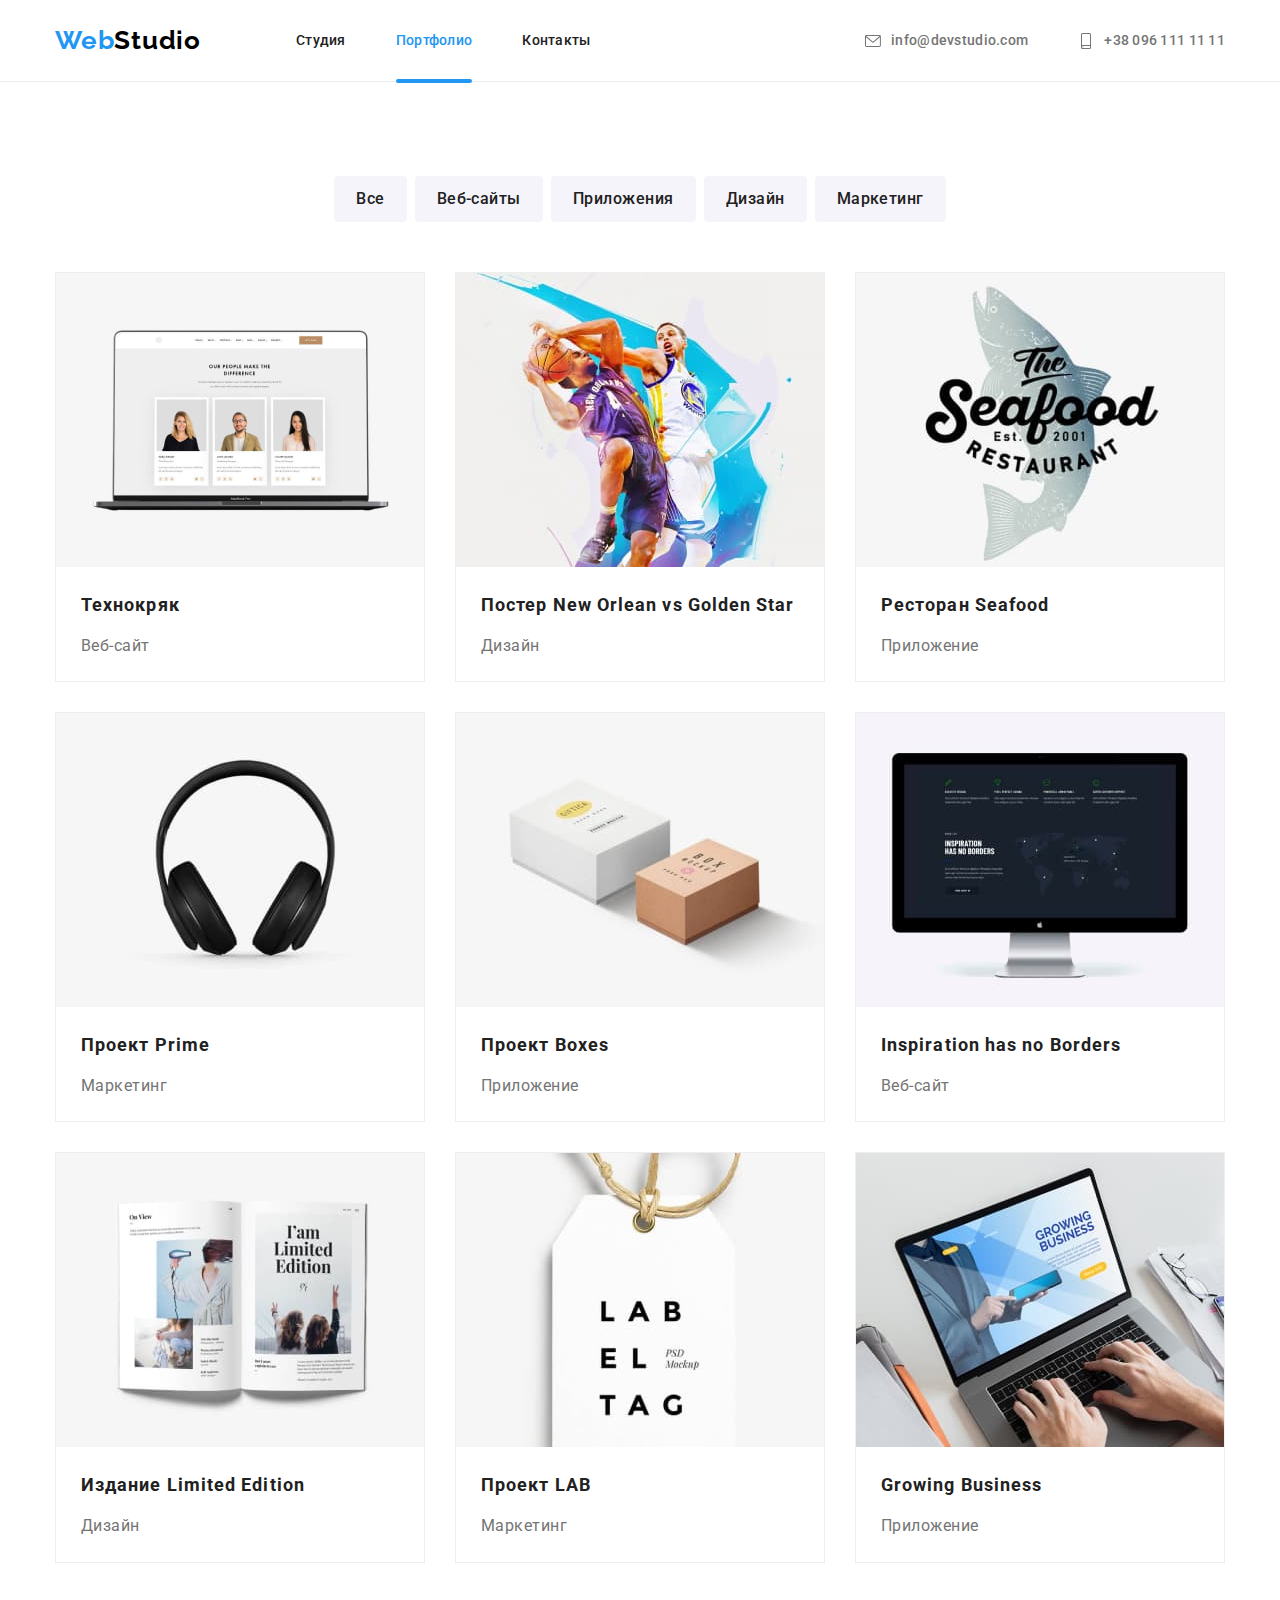
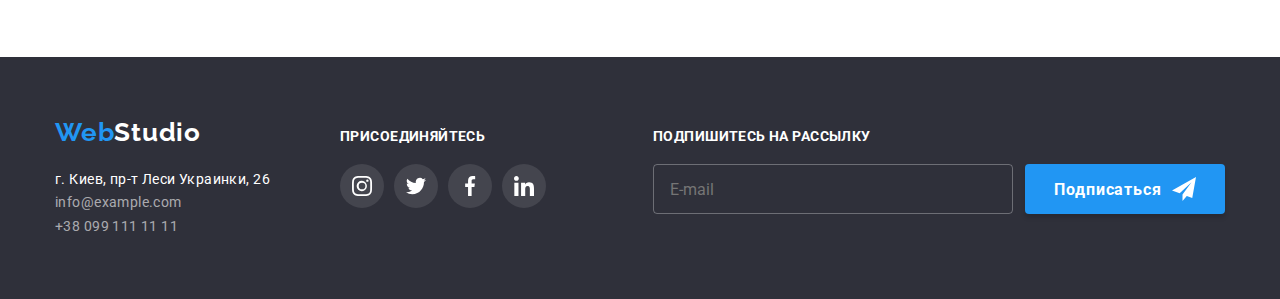
==== commit c72eb109: "BEM index + portfolio" ====
--- a/portfolio.html
+++ b/portfolio.html
@@ -74,7 +74,7 @@
         <div class="main-container">
           <h1 class="title--hidden">Наше портфолио</h1>
           <!--portfolio filters-->
-          <ul class="list filter-list">
+          <ul class="list filter-list filter-list--margin">
             <li class="filter-list__item">
               <button type="button" class="button-base button-base--filter">
                 Все
@@ -102,243 +102,243 @@
             </li>
           </ul>
           <!--portfolio items-->
-          <ul class="portfolio-list flex-container">
-            <li class="portfolio-item">
+          <ul class="list portfolio-list portfolio-list--margin">
+            <li class="portfolio-list__item">
               <!--Технокряк-->
-              <a href="" class="portfolio-item-link">
-                <div class="product-photo-thmb">
-                  <img
-                    class="portfolio-photo"
+              <a href="" class="link portfolio-list__link">
+                <div class="product__photo-thmb">
+                  <img
+                    class="image product__photo"
                     src="./images/prtfl_tehnokriak.jpg"
                     alt="Страница проекта Технокряк"
                   />
-                  <div class="portfolio-text-thmb">
-                    <p class="portfolio-item-text">
-                      Ресурс предлагает комплексные предложения с разным уровнем
-                      функционала и сервисов. Все это позволит посетителю
-                      получить исчерпывающие сведения о компании или частном
-                      лице.
-                    </p>
-                  </div>
-                </div>
-              </a>
-              <div class="portfolio-description">
-                <a href="" class="portfolio-item-link">
-                  <h2 class="portfolio-item-title">Технокряк</h2>
-                </a>
-                <p class="portfolio-category">Веб-сайт</p>
-              </div>
-            </li>
-            <li class="portfolio-item">
+                  <div class="product__text-thmb">
+                    <p class="paragraf product__text">
+                      Ресурс предлагает комплексные предложения с разным уровнем
+                      функционала и сервисов. Все это позволит посетителю
+                      получить исчерпывающие сведения о компании или частном
+                      лице.
+                    </p>
+                  </div>
+                </div>
+              </a>
+              <div class="product__description">
+                <a href="" class="link portfolio-list__link">
+                  <h2 class="title product__title">Технокряк</h2>
+                </a>
+                <p class="paragraf product__category">Веб-сайт</p>
+              </div>
+            </li>
+            <li class="portfolio-list__item">
               <!--New Orlean-->
-              <a href="" class="portfolio-item-link">
-                <div class="product-photo-thmb">
-                  <img
-                    class="portfolio-photo"
+              <a href="" class="link portfolio-list__link">
+                <div class="product__photo-thmb">
+                  <img
+                    class="image product__photo"
                     src="./images/prtfl_new_orlean.jpg"
                     alt="Дизайн постера New Orlean"
                   />
-                  <div class="portfolio-text-thmb">
-                    <p class="portfolio-item-text">
-                      Ресурс предлагает комплексные предложения с разным уровнем
-                      функционала и сервисов. Все это позволит посетителю
-                      получить исчерпывающие сведения о компании или частном
-                      лице.
-                    </p>
-                  </div>
-                </div>
-              </a>
-              <div class="portfolio-description">
-                <a href="" class="portfolio-item-link">
-                  <h2 class="portfolio-item-title">
+                  <div class="product__text-thmb">
+                    <p class="paragraf product__text">
+                      Ресурс предлагает комплексные предложения с разным уровнем
+                      функционала и сервисов. Все это позволит посетителю
+                      получить исчерпывающие сведения о компании или частном
+                      лице.
+                    </p>
+                  </div>
+                </div>
+              </a>
+              <div class="product__description">
+                <a href="" class="link portfolio-list__link">
+                  <h2 class="title product__title">
                     Постер New Orlean vs Golden Star
                   </h2>
                 </a>
-                <p class="portfolio-category">Дизайн</p>
-              </div>
-            </li>
-            <li class="portfolio-item">
+                <p class="paragraf product__category">Дизайн</p>
+              </div>
+            </li>
+            <li class="portfolio-list__item">
               <!--SeaFood-->
-              <a href="" class="portfolio-item-link">
-                <div class="product-photo-thmb">
-                  <img
-                    class="portfolio-photo"
+              <a href="" class="link portfolio-list__link">
+                <div class="product__photo-thmb">
+                  <img
+                    class="image product__photo"
                     src="./images/prtfl_seafood.jpg"
                     alt="Логотип приложения SeaFood"
                   />
-                  <div class="portfolio-text-thmb">
-                    <p class="portfolio-item-text">
-                      Ресурс предлагает комплексные предложения с разным уровнем
-                      функционала и сервисов. Все это позволит посетителю
-                      получить исчерпывающие сведения о компании или частном
-                      лице.
-                    </p>
-                  </div>
-                </div>
-              </a>
-              <div class="portfolio-description">
-                <a href="" class="portfolio-item-link">
-                  <h2 class="portfolio-item-title">Ресторан Seafood</h2>
-                </a>
-                <p class="portfolio-category">Приложение</p>
-              </div>
-            </li>
-            <li class="portfolio-item">
+                  <div class="product__text-thmb">
+                    <p class="paragraf product__text">
+                      Ресурс предлагает комплексные предложения с разным уровнем
+                      функционала и сервисов. Все это позволит посетителю
+                      получить исчерпывающие сведения о компании или частном
+                      лице.
+                    </p>
+                  </div>
+                </div>
+              </a>
+              <div class="product__description">
+                <a href="" class="link portfolio-list__link">
+                  <h2 class="title product__title">Ресторан Seafood</h2>
+                </a>
+                <p class="paragraf product__category">Приложение</p>
+              </div>
+            </li>
+            <li class="portfolio-list__item">
               <!--Prime-->
-              <a href="" class="portfolio-item-link">
-                <div class="product-photo-thmb">
-                  <img
-                    class="portfolio-photo"
+              <a href="" class="link portfolio-list__link">
+                <div class="product__photo-thmb">
+                  <img
+                    class="image product__photo"
                     src="./images/prtfl_prime.jpg"
                     alt="Аватар маркетингового проекта Prime "
                   />
-                  <div class="portfolio-text-thmb">
-                    <p class="portfolio-item-text">
-                      Ресурс предлагает комплексные предложения с разным уровнем
-                      функционала и сервисов. Все это позволит посетителю
-                      получить исчерпывающие сведения о компании или частном
-                      лице.
-                    </p>
-                  </div>
-                </div>
-              </a>
-              <div class="portfolio-description">
-                <a href="" class="portfolio-item-link">
-                  <h2 class="portfolio-item-title">Проект Prime</h2>
-                </a>
-                <p class="portfolio-category">Маркетинг</p>
-              </div>
-            </li>
-            <li class="portfolio-item">
+                  <div class="product__text-thmb">
+                    <p class="paragraf product__text">
+                      Ресурс предлагает комплексные предложения с разным уровнем
+                      функционала и сервисов. Все это позволит посетителю
+                      получить исчерпывающие сведения о компании или частном
+                      лице.
+                    </p>
+                  </div>
+                </div>
+              </a>
+              <div class="product__description">
+                <a href="" class="link portfolio-list__link">
+                  <h2 class="title product__title">Проект Prime</h2>
+                </a>
+                <p class="paragraf product__category">Маркетинг</p>
+              </div>
+            </li>
+            <li class="portfolio-list__item">
               <!--Boxes-->
-              <a href="" class="portfolio-item-link">
-                <div class="product-photo-thmb">
-                  <img
-                    class="portfolio-photo"
+              <a href="" class="link portfolio-list__link">
+                <div class="product__photo-thmb">
+                  <img
+                    class="image product__photo"
                     src="./images/prtfl_boxes.jpg"
                     alt="Аватар приложения Boxes "
                   />
-                  <div class="portfolio-text-thmb">
-                    <p class="portfolio-item-text">
-                      Ресурс предлагает комплексные предложения с разным уровнем
-                      функционала и сервисов. Все это позволит посетителю
-                      получить исчерпывающие сведения о компании или частном
-                      лице.
-                    </p>
-                  </div>
-                </div>
-              </a>
-              <div class="portfolio-description">
-                <a href="" class="portfolio-item-link">
-                  <h2 class="portfolio-item-title">Проект Boxes</h2>
-                </a>
-                <p class="portfolio-category">Приложение</p>
-              </div>
-            </li>
-            <li class="portfolio-item">
+                  <div class="product__text-thmb">
+                    <p class="paragraf product__text">
+                      Ресурс предлагает комплексные предложения с разным уровнем
+                      функционала и сервисов. Все это позволит посетителю
+                      получить исчерпывающие сведения о компании или частном
+                      лице.
+                    </p>
+                  </div>
+                </div>
+              </a>
+              <div class="product__description">
+                <a href="" class="link portfolio-list__link">
+                  <h2 class="title product__title">Проект Boxes</h2>
+                </a>
+                <p class="paragraf product__category">Приложение</p>
+              </div>
+            </li>
+            <li class="portfolio-list__item">
               <!--Inspiration has no Borders-->
-              <a href="" class="portfolio-item-link">
-                <div class="product-photo-thmb">
-                  <img
-                    class="portfolio-photo"
+              <a href="" class="link portfolio-list__link">
+                <div class="product__photo-thmb">
+                  <img
+                    class="image product__photo"
                     src="./images/prtfl_inspiration_no_norders.jpg"
                     alt="Главная страница веб-сайта Inspiration has no Borders  "
                   />
-                  <div class="portfolio-text-thmb">
-                    <p class="portfolio-item-text">
-                      Ресурс предлагает комплексные предложения с разным уровнем
-                      функционала и сервисов. Все это позволит посетителю
-                      получить исчерпывающие сведения о компании или частном
-                      лице.
-                    </p>
-                  </div>
-                </div>
-              </a>
-              <div class="portfolio-description">
-                <a href="" class="portfolio-item-link">
-                  <h2 class="portfolio-item-title">
+                  <div class="product__text-thmb">
+                    <p class="paragraf product__text">
+                      Ресурс предлагает комплексные предложения с разным уровнем
+                      функционала и сервисов. Все это позволит посетителю
+                      получить исчерпывающие сведения о компании или частном
+                      лице.
+                    </p>
+                  </div>
+                </div>
+              </a>
+              <div class="product__description">
+                <a href="" class="link portfolio-list__link">
+                  <h2 class="title product__title">
                     Inspiration has no Borders
                   </h2>
                 </a>
-                <p class="portfolio-category">Веб-сайт</p>
-              </div>
-            </li>
-            <li class="portfolio-item">
+                <p class="paragraf product__category">Веб-сайт</p>
+              </div>
+            </li>
+            <li class="portfolio-list__item">
               <!--Limited Edition-->
-              <a href="" class="portfolio-item-link">
-                <div class="product-photo-thmb">
-                  <img
-                    class="portfolio-photo"
+              <a href="" class="link portfolio-list__link">
+                <div class="product__photo-thmb">
+                  <img
+                    class="image product__photo"
                     src="./images/prtfl_limited_editions.jpg"
                     alt="Прмер разворота журнала Limited Edition"
                   />
-                  <div class="portfolio-text-thmb">
-                    <p class="portfolio-item-text">
-                      Ресурс предлагает комплексные предложения с разным уровнем
-                      функционала и сервисов. Все это позволит посетителю
-                      получить исчерпывающие сведения о компании или частном
-                      лице.
-                    </p>
-                  </div>
-                </div>
-              </a>
-              <div class="portfolio-description">
-                <a href="" class="portfolio-item-link">
-                  <h2 class="portfolio-item-title">Издание Limited Edition</h2>
-                </a>
-                <p class="portfolio-category">Дизайн</p>
-              </div>
-            </li>
-            <li class="portfolio-item">
+                  <div class="product__text-thmb">
+                    <p class="paragraf product__text">
+                      Ресурс предлагает комплексные предложения с разным уровнем
+                      функционала и сервисов. Все это позволит посетителю
+                      получить исчерпывающие сведения о компании или частном
+                      лице.
+                    </p>
+                  </div>
+                </div>
+              </a>
+              <div class="product__description">
+                <a href="" class="link portfolio-list__link">
+                  <h2 class="title product__title">Издание Limited Edition</h2>
+                </a>
+                <p class="paragraf product__category">Дизайн</p>
+              </div>
+            </li>
+            <li class="portfolio-list__item">
               <!--LAB-->
-              <a href="" class="portfolio-item-link">
-                <div class="product-photo-thmb">
-                  <img
-                    class="portfolio-photo"
+              <a href="" class="link portfolio-list__link">
+                <div class="product__photo-thmb">
+                  <img
+                    class="image product__photo"
                     src="./images/prtfl_lab.jpg"
                     alt="Аватар маркетинового проекта LAB"
                   />
-                  <div class="portfolio-text-thmb">
-                    <p class="portfolio-item-text">
-                      Ресурс предлагает комплексные предложения с разным уровнем
-                      функционала и сервисов. Все это позволит посетителю
-                      получить исчерпывающие сведения о компании или частном
-                      лице.
-                    </p>
-                  </div>
-                </div>
-              </a>
-              <div class="portfolio-description">
-                <a href="" class="portfolio-item-link">
-                  <h2 class="portfolio-item-title">Проект LAB</h2>
-                </a>
-                <p class="portfolio-category">Маркетинг</p>
-              </div>
-            </li>
-            <li class="portfolio-item">
+                  <div class="product__text-thmb">
+                    <p class="paragraf product__text">
+                      Ресурс предлагает комплексные предложения с разным уровнем
+                      функционала и сервисов. Все это позволит посетителю
+                      получить исчерпывающие сведения о компании или частном
+                      лице.
+                    </p>
+                  </div>
+                </div>
+              </a>
+              <div class="product__description">
+                <a href="" class="link portfolio-list__link">
+                  <h2 class="title product__title">Проект LAB</h2>
+                </a>
+                <p class="paragraf product__category">Маркетинг</p>
+              </div>
+            </li>
+            <li class="portfolio-list__item">
               <!--Growing Business-->
-              <a href="" class="portfolio-item-link">
-                <div class="product-photo-thmb">
-                  <img
-                    class="portfolio-photo"
+              <a href="" class="link portfolio-list__link">
+                <div class="product__photo-thmb">
+                  <img
+                    class="image product__photo"
                     src="./images/prtfl_growing_business.jpg"
                     alt="Визуализация приложения Growing Business"
                   />
-                  <div class="portfolio-text-thmb">
-                    <p class="portfolio-item-text">
-                      Ресурс предлагает комплексные предложения с разным уровнем
-                      функционала и сервисов. Все это позволит посетителю
-                      получить исчерпывающие сведения о компании или частном
-                      лице.
-                    </p>
-                  </div>
-                </div>
-              </a>
-              <div class="portfolio-description">
-                <a href="" class="portfolio-item-link">
-                  <h2 class="portfolio-item-title">Growing Business</h2>
-                </a>
-                <p class="portfolio-category">Приложение</p>
+                  <div class="product__text-thmb">
+                    <p class="paragraf product__text">
+                      Ресурс предлагает комплексные предложения с разным уровнем
+                      функционала и сервисов. Все это позволит посетителю
+                      получить исчерпывающие сведения о компании или частном
+                      лице.
+                    </p>
+                  </div>
+                </div>
+              </a>
+              <div class="product__description">
+                <a href="" class="link portfolio-list__link">
+                  <h2 class="title product__title">Growing Business</h2>
+                </a>
+                <p class="paragraf product__category">Приложение</p>
               </div>
             </li>
           </ul>
@@ -379,7 +379,7 @@
           </div>
           <!--end footer-adress-->
           <div class="footer-social">
-            <p class=".paragraf footer__title footer__title--margin">
+            <p class="paragraf .paragraf footer__title footer__title--margin">
               присоединяйтесь
             </p>
             <ul class="list social-list">
@@ -419,7 +419,7 @@
           </div>
           <!--footer mailing form-->
           <div class="footer-mailing">
-            <p class=".paragraf footer__title footer__title--margin">
+            <p class="paragraf .paragraf footer__title footer__title--margin">
               Подпишитесь на рассылку
             </p>
             <form
--- a/css/main.min.css
+++ b/css/main.min.css
@@ -1,2 +1,2 @@
-.body{font-family:Roboto,sans-serif;color:#757575;background-color:#fff}.title{margin:0;color:#212121}.title--hidden{width:0;font-size:0;visibility:hidden}.paragraf{margin:0}.list{padding:0;margin:0;list-style:none}.address{font-style:normal}.image{display:block}.link{padding:0;margin:0;text-decoration:none}.main-container{width:75rem;padding-left:0.937rem;padding-right:0.937rem;margin-left:auto;margin-right:auto}.flex-container{display:-webkit-box;display:-ms-flexbox;display:flex;-webkit-box-align:center;-ms-flex-align:center;align-items:center}.section{padding-top:5.875rem;padding-bottom:5.875rem}.section-title{font-size:2.25rem;line-height:1.17;letter-spacing:0.03em;text-align:center}.section-title--margins{margin-bottom:3.125rem}.button-base{display:block;-webkit-box-pack:center;-ms-flex-pack:center;justify-content:center;padding:0.625rem 1.375rem;border-radius:0.25rem;border-style:none;background-color:#f5f4fa;color:#212121;font-family:inherit;font-weight:500;font-size:1rem;line-height:1.63;text-align:center;letter-spacing:0.03em}.button-base:hover,.button-base:focus{background-color:#188ce8;color:#fff}.button-base:active{background-color:#2196f3;color:#fff}.button-base--decoration{-webkit-transition-property:background-color, color;transition-property:background-color, color;-webkit-transition-duration:250ms;transition-duration:250ms;-webkit-transition-timing-function:cubic-bezier(0.4, 0, 0.2, 1);transition-timing-function:cubic-bezier(0.4, 0, 0.2, 1)}.button-base--primary{width:12.5rem;height:3.125rem;margin-left:auto;margin-right:auto;background-color:#2196f3;color:#fff;font-weight:700;line-height:1.87;letter-spacing:0.06em;-webkit-box-shadow:0px 0.25rem 0.25rem rgba(0,0,0,0.15);box-shadow:0px 0.25rem 0.25rem rgba(0,0,0,0.15);-webkit-transition-property:background-color;transition-property:background-color;-webkit-transition-duration:250ms;transition-duration:250ms;-webkit-transition-timing-function:cubic-bezier(0.4, 0, 0.2, 1);transition-timing-function:cubic-bezier(0.4, 0, 0.2, 1)}.button-base--primary:hover,.button-base--primary:focus{background-color:#188ce8}.button-base--filter{-webkit-transition-property:background-color, color, -webkit-box-shadow;transition-property:background-color, color, -webkit-box-shadow;transition-property:background-color, color, box-shadow;transition-property:background-color, color, box-shadow, -webkit-box-shadow;-webkit-transition-duration:250ms;transition-duration:250ms;-webkit-transition-timing-function:cubic-bezier(0.4, 0, 0.2, 1);transition-timing-function:cubic-bezier(0.4, 0, 0.2, 1)}.button-base--filter:hover,.button-base--filter:focus{-webkit-box-shadow:0rem 0.125rem 0.125rem rgba(0,0,0,0.12),0rem 0.062rem 0.125rem rgba(0,0,0,0.08),0rem 0.187rem 0.062rem rgba(0,0,0,0.1);box-shadow:0rem 0.125rem 0.125rem rgba(0,0,0,0.12),0rem 0.062rem 0.125rem rgba(0,0,0,0.08),0rem 0.187rem 0.062rem rgba(0,0,0,0.1)}.button-base--mailing{display:-webkit-box;display:-ms-flexbox;display:flex;-webkit-box-align:center;-ms-flex-align:center;align-items:center;-webkit-box-pack:center;-ms-flex-pack:center;justify-content:center}.button-base--filter{padding-left:1.375rem;padding-right:1.375rem}.logo{display:inline-block;color:#000;font-family:Raleway,sans-serif;font-weight:700;font-size:1.625rem;line-height:1.2;letter-spacing:0.03em;text-decoration:none}.logo-accent{color:#2196f3}.icon{display:block;fill:currentColor}.contacts-icon{width:1rem;height:1rem;margin-right:0.625rem}.social-list{display:-webkit-box;display:-ms-flexbox;display:flex;-webkit-box-pack:center;-ms-flex-pack:center;justify-content:center}.social-list__item{-ms-flex-preferred-size:calc(100% / 4-0.625rem);flex-basis:calc(100% / 4-0.625rem)}.social-list__item:not(:last-child){margin-right:0.625rem}.social-list__link{display:block;width:2.75rem;height:2.75rem;border-radius:50%;background-color:#fff;color:#afb1b8;-webkit-transition-property:background-color, color;transition-property:background-color, color;-webkit-transition-duration:250ms;transition-duration:250ms;-webkit-transition-timing-function:cubic-bezier(0.4, 0, 0.2, 1);transition-timing-function:cubic-bezier(0.4, 0, 0.2, 1)}.social-list__link:hover,.social-list__link:focus{background-color:#2196f3;color:#fff}.social-list__link--footer{background-color:rgba(255,255,255,0.1);color:#fff}.social-icon{width:2.75rem;height:2.75rem}.header{padding-top:25px;padding-bottom:25px;min-height:80px;border-bottom:1px solid #ececec}.header__logo{margin-right:95px}.navigation-list{display:-webkit-box;display:-ms-flexbox;display:flex;width:100%;-webkit-box-align:center;-ms-flex-align:center;align-items:center;color:#212121;font-weight:500;font-size:14px;line-height:1.14;letter-spacing:0.02em}.navigation-list__item:not(:last-child){margin-right:50px}.navigation__link{display:block;position:relative;color:#212121;-webkit-transition-property:color;transition-property:color;-webkit-transition-duration:250ms;transition-duration:250ms;-webkit-transition-timing-function:cubic-bezier(0.4, 0, 0.2, 1);transition-timing-function:cubic-bezier(0.4, 0, 0.2, 1)}.navigation__link:hover,.navigation__link:focus{color:#2196f3}.navigation__link--current{color:#2196f3}.navigation__link--current::after{content:"";position:absolute;bottom:-34px;left:0;width:100%;border:2px solid #2196f3;border-radius:2px;background-color:#2196f3}.header__contacts-list{display:-webkit-box;display:-ms-flexbox;display:flex;-webkit-box-align:center;-ms-flex-align:center;align-items:center;margin-left:auto}.header__contacts-item:not(:last-child){margin-right:50px}.header__contacts-link{display:-webkit-box;display:-ms-flexbox;display:flex;color:#757575;font-weight:500;font-size:14px;line-height:1.14;letter-spacing:0.02em;-webkit-transition-property:color;transition-property:color;-webkit-transition-duration:250ms;transition-duration:250ms;-webkit-transition-timing-function:cubic-bezier(0.4, 0, 0.2, 1);transition-timing-function:cubic-bezier(0.4, 0, 0.2, 1)}.header__contacts-link:hover,.header__contacts-link:focus{color:#2196f3}.hero{padding-top:12.5rem;padding-bottom:12.5rem;background-color:#2f303a;background-image:-webkit-gradient(linear, left bottom, left top, from(rgba(47,48,58,0.4)), to(rgba(47,48,58,0.4))),url(../../images/hero-bg.jpg);background-image:linear-gradient(to top, rgba(47,48,58,0.4), rgba(47,48,58,0.4)),url(../../images/hero-bg.jpg);background-repeat:no-repeat;background-size:cover}.hero__title{color:#fff;font-weight:900;font-size:2.75rem;line-height:1.36;text-align:center;letter-spacing:0.06em;text-transform:uppercase}.hero__title--magrin{margin-top:0;margin-left:0;margin-right:1.875rem}.goals{font-size:0.875rem;line-height:1.71;letter-spacing:0.03em;text-align:left}.goals__title{font-size:0.875rem;letter-spacing:0.03em;text-transform:uppercase;margin-bottom:0.625rem}.goals__list{display:-webkit-box;display:-ms-flexbox;display:flex}.goals__item{-ms-flex-preferred-size:calc(100% / 4-1.875rem);flex-basis:calc(100% / 4-1.875rem);padding-right:0.25rem}.goals__item:not(:last-child){margin-right:1.875rem}.goals__picture{display:-webkit-box;display:-ms-flexbox;display:flex;height:7.5rem;border-radius:0.25rem;margin-bottom:1.875rem;-webkit-box-pack:center;-ms-flex-pack:center;justify-content:center;-webkit-box-align:center;-ms-flex-align:center;align-items:center;background-color:#f5f4fa}.goals__icon{display:block;width:4.375rem}.about{padding-bottom:5.94rem}.about-list{display:-webkit-box;display:-ms-flexbox;display:flex}.about-list__item{-ms-flex-preferred-size:calc(100% / 3-1.875rem);flex-basis:calc(100% / 3-1.875rem)}.about-list__item:not(:last-child){margin-right:1.875rem}.about__link{position:relative}.about__image{display:block;width:100%}.about__title-block{display:-webkit-box;display:-ms-flexbox;display:flex;position:absolute;bottom:0;margin:0;width:100%;min-height:4.375rem;-webkit-box-pack:center;-ms-flex-pack:center;justify-content:center;-webkit-box-align:center;-ms-flex-align:center;align-items:center;background-color:rgba(47,48,58,0.8)}.about__title{display:inline-block;font-size:0.875rem;font-weight:700;line-height:1.14;letter-spacing:0.03em;text-transform:uppercase;color:#fff}.team{background-color:#f5f4fa}.team-list{display:-webkit-box;display:-ms-flexbox;display:flex}.team-list__item{-ms-flex-preferred-size:calc(100% / 4-1.875rem);flex-basis:calc(100% / 4-1.875rem)}.team-list__item:not(:last-child){margin-right:1.875rem}.member-card{width:100%;min-height:23rem;border-bottom-left-radius:0.25rem;border-bottom-right-radius:0.25rem;text-align:center;background-color:#fff;-webkit-box-shadow:0rem 0.125rem 0.062rem rgba(0,0,0,0.2),0rem 0.062rem 0.062rem rgba(0,0,0,0.14),0rem 0.062rem 0.187rem rgba(0,0,0,0.12);box-shadow:0rem 0.125rem 0.062rem rgba(0,0,0,0.2),0rem 0.062rem 0.062rem rgba(0,0,0,0.14),0rem 0.062rem 0.187rem rgba(0,0,0,0.12)}.member-card__photo{display:block;width:100%;max-height:16.25rem;margin:0}.member-info{padding-top:1.875rem;padding-bottom:1.875rem;font-size:1rem;line-height:1.19;letter-spacing:0.03em}.member-info__title{font-weight:500;text-transform:initial;margin-bottom:0.625rem;color:#212121}.member-info__position{margin-bottom:1rem}.client-list{display:-webkit-box;display:-ms-flexbox;display:flex}.client-list__item{-ms-flex-preferred-size:calc(100% / 6-1.875rem);flex-basis:calc(100% / 6-1.875rem)}.client-list__item:not(:last-child){margin-right:1.875rem}.client-list__link{display:block;width:100%;color:#afb1b8;-webkit-transition-property:color;transition-property:color;-webkit-transition-duration:250ms;transition-duration:250ms;-webkit-transition-timing-function:cubic-bezier(0.4, 0, 0.2, 1);transition-timing-function:cubic-bezier(0.4, 0, 0.2, 1)}.client-list__link:hover,.client-list__link:focus{color:#2196f3}.client-list__thmb{display:-webkit-box;display:-ms-flexbox;display:flex;width:10.625rem;height:5.75rem;border:0.062rem solid currentColor;border-radius:0.25rem;-webkit-box-pack:center;-ms-flex-pack:center;justify-content:center;-webkit-box-align:center;-ms-flex-align:center;align-items:center}.client-list__icon{width:6.625rem;height:3.75rem}.footer{padding-top:3.75rem;padding-bottom:3.75rem;max-height:15.625rem;background-color:#2f303a}.footer__content{display:-webkit-box;display:-ms-flexbox;display:flex;-webkit-box-align:baseline;-ms-flex-align:baseline;align-items:baseline;-webkit-box-pack:left;-ms-flex-pack:left;justify-content:left}.footer__adress{margin-right:4.375rem}.footer__logo{color:#fff;margin-bottom:1.25rem}.footer__title{font-size:0.875rem;font-weight:700;line-height:1.14;letter-spacing:0.03em;text-transform:uppercase;color:#fff}.footer__title--margin{margin-bottom:1.25rem}.address{font-style:normal}.adress-list{font-size:0.875rem;line-height:1.7;letter-spacing:0.03em;color:rgba(255,255,255,0.6);-webkit-transition-property:color;transition-property:color;-webkit-transition-duration:250ms;transition-duration:250ms;-webkit-transition-timing-function:cubic-bezier(0.4, 0, 0.2, 1);transition-timing-function:cubic-bezier(0.4, 0, 0.2, 1)}.adress-list:not(:last-child){margin-bottom:0.625rem}.adress-list__link{text-decoration:none;color:currentColor}.adress-list__link:hover,.adress-list__link:focus{color:#2196f3}.adress-list__link--location{color:#fff}.footer-mailing{margin-left:auto;-webkit-box-pack:left;-ms-flex-pack:left;justify-content:left}.mailing-form{display:-webkit-box;display:-ms-flexbox;display:flex}.mailing-form__lable{display:block;width:0;height:0}.mailing-form__input{width:22.5rem;height:3.125rem;border-radius:0.25rem;border:0.062rem solid rgba(255,255,255,0.3);padding:1rem;margin-right:0.75rem;background-color:transparent;color:rgba(255,255,255,0.6);-webkit-transition-property:border-color;transition-property:border-color;-webkit-transition-duration:250ms;transition-duration:250ms;-webkit-transition-timing-function:cubic-bezier(0.4, 0, 0.2, 1);transition-timing-function:cubic-bezier(0.4, 0, 0.2, 1)}.mailing-form__input:focus{border-color:#2196f3;outline:0.062rem solid #2196f3}.mailing-form__icon{display:block;width:1.5rem;height:1.5rem;margin-left:0.625rem;fill:#fff}.filter-list{display:-webkit-box;display:-ms-flexbox;display:flex;-webkit-box-pack:center;-ms-flex-pack:center;justify-content:center;padding-left:auto;padding-right:auto}.filter-list__item{-ms-flex-preferred-size:calc(100% / 5-0.5rem);flex-basis:calc(100% / 5-0.5rem)}.filter-list__item:not(:last-child){margin-right:0.5rem}
+.body{font-family:Roboto,sans-serif;color:#757575;background-color:#fff}.title{margin:0;color:#212121}.title--hidden{width:0;font-size:0;visibility:hidden}.paragraf{margin:0}.list{padding:0;margin:0;list-style:none}.address{font-style:normal}.image{display:block}.link{padding:0;margin:0;text-decoration:none}.main-container{width:75rem;padding-left:0.937rem;padding-right:0.937rem;margin-left:auto;margin-right:auto}.flex-container{display:-webkit-box;display:-ms-flexbox;display:flex;-webkit-box-align:center;-ms-flex-align:center;align-items:center}.section{padding-top:5.875rem;padding-bottom:5.875rem}.section-title{font-size:2.25rem;line-height:1.17;letter-spacing:0.03em;text-align:center}.section-title--margins{margin-bottom:3.125rem}.button-base{display:block;-webkit-box-pack:center;-ms-flex-pack:center;justify-content:center;padding:0.625rem 1.375rem;border-radius:0.25rem;border-style:none;background-color:#f5f4fa;color:#212121;font-family:inherit;font-weight:500;font-size:1rem;line-height:1.63;text-align:center;letter-spacing:0.03em}.button-base:hover,.button-base:focus{background-color:#188ce8;color:#fff}.button-base:active{background-color:#2196f3;color:#fff}.button-base--decoration{-webkit-transition-property:background-color, color;transition-property:background-color, color;-webkit-transition-duration:250ms;transition-duration:250ms;-webkit-transition-timing-function:cubic-bezier(0.4, 0, 0.2, 1);transition-timing-function:cubic-bezier(0.4, 0, 0.2, 1)}.button-base--primary{width:12.5rem;height:3.125rem;margin-left:auto;margin-right:auto;background-color:#2196f3;color:#fff;font-weight:700;line-height:1.87;letter-spacing:0.06em;-webkit-box-shadow:0px 0.25rem 0.25rem rgba(0,0,0,0.15);box-shadow:0px 0.25rem 0.25rem rgba(0,0,0,0.15);-webkit-transition-property:background-color;transition-property:background-color;-webkit-transition-duration:250ms;transition-duration:250ms;-webkit-transition-timing-function:cubic-bezier(0.4, 0, 0.2, 1);transition-timing-function:cubic-bezier(0.4, 0, 0.2, 1)}.button-base--primary:hover,.button-base--primary:focus{background-color:#188ce8}.button-base--filter{-webkit-transition-property:background-color, color, -webkit-box-shadow;transition-property:background-color, color, -webkit-box-shadow;transition-property:background-color, color, box-shadow;transition-property:background-color, color, box-shadow, -webkit-box-shadow;-webkit-transition-duration:250ms;transition-duration:250ms;-webkit-transition-timing-function:cubic-bezier(0.4, 0, 0.2, 1);transition-timing-function:cubic-bezier(0.4, 0, 0.2, 1)}.button-base--filter:hover,.button-base--filter:focus{-webkit-box-shadow:0rem 0.125rem 0.125rem rgba(0,0,0,0.12),0rem 0.062rem 0.125rem rgba(0,0,0,0.08),0rem 0.187rem 0.062rem rgba(0,0,0,0.1);box-shadow:0rem 0.125rem 0.125rem rgba(0,0,0,0.12),0rem 0.062rem 0.125rem rgba(0,0,0,0.08),0rem 0.187rem 0.062rem rgba(0,0,0,0.1)}.button-base--mailing{display:-webkit-box;display:-ms-flexbox;display:flex;-webkit-box-align:center;-ms-flex-align:center;align-items:center;-webkit-box-pack:center;-ms-flex-pack:center;justify-content:center}.button-base--filter{padding-left:1.375rem;padding-right:1.375rem}.logo{display:inline-block;color:#000;font-family:Raleway,sans-serif;font-weight:700;font-size:1.625rem;line-height:1.2;letter-spacing:0.03em;text-decoration:none}.logo-accent{color:#2196f3}.icon{display:block;fill:currentColor}.contacts-icon{width:1rem;height:1rem;margin-right:0.625rem}.social-list{display:-webkit-box;display:-ms-flexbox;display:flex;-webkit-box-pack:center;-ms-flex-pack:center;justify-content:center}.social-list__item{-ms-flex-preferred-size:calc(100% / 4-0.625rem);flex-basis:calc(100% / 4-0.625rem)}.social-list__item:not(:last-child){margin-right:0.625rem}.social-list__link{display:block;width:2.75rem;height:2.75rem;border-radius:50%;background-color:#fff;color:#afb1b8;-webkit-transition-property:background-color, color;transition-property:background-color, color;-webkit-transition-duration:250ms;transition-duration:250ms;-webkit-transition-timing-function:cubic-bezier(0.4, 0, 0.2, 1);transition-timing-function:cubic-bezier(0.4, 0, 0.2, 1)}.social-list__link:hover,.social-list__link:focus{background-color:#2196f3;color:#fff}.social-list__link--footer{background-color:rgba(255,255,255,0.1);color:#fff}.social-icon{width:2.75rem;height:2.75rem}.header{padding-top:25px;padding-bottom:25px;min-height:80px;border-bottom:1px solid #ececec}.header__logo{margin-right:95px}.navigation-list{display:-webkit-box;display:-ms-flexbox;display:flex;width:100%;-webkit-box-align:center;-ms-flex-align:center;align-items:center;color:#212121;font-weight:500;font-size:14px;line-height:1.14;letter-spacing:0.02em}.navigation-list__item:not(:last-child){margin-right:50px}.navigation__link{display:block;position:relative;color:#212121;-webkit-transition-property:color;transition-property:color;-webkit-transition-duration:250ms;transition-duration:250ms;-webkit-transition-timing-function:cubic-bezier(0.4, 0, 0.2, 1);transition-timing-function:cubic-bezier(0.4, 0, 0.2, 1)}.navigation__link:hover,.navigation__link:focus{color:#2196f3}.navigation__link--current{color:#2196f3}.navigation__link--current::after{content:"";position:absolute;bottom:-34px;left:0;width:100%;border:2px solid #2196f3;border-radius:2px;background-color:#2196f3}.header__contacts-list{display:-webkit-box;display:-ms-flexbox;display:flex;-webkit-box-align:center;-ms-flex-align:center;align-items:center;margin-left:auto}.header__contacts-item:not(:last-child){margin-right:50px}.header__contacts-link{display:-webkit-box;display:-ms-flexbox;display:flex;color:#757575;font-weight:500;font-size:14px;line-height:1.14;letter-spacing:0.02em;-webkit-transition-property:color;transition-property:color;-webkit-transition-duration:250ms;transition-duration:250ms;-webkit-transition-timing-function:cubic-bezier(0.4, 0, 0.2, 1);transition-timing-function:cubic-bezier(0.4, 0, 0.2, 1)}.header__contacts-link:hover,.header__contacts-link:focus{color:#2196f3}.hero{padding-top:12.5rem;padding-bottom:12.5rem;background-color:#2f303a;background-image:-webkit-gradient(linear, left bottom, left top, from(rgba(47,48,58,0.4)), to(rgba(47,48,58,0.4))),url(../../images/hero-bg.jpg);background-image:linear-gradient(to top, rgba(47,48,58,0.4), rgba(47,48,58,0.4)),url(../../images/hero-bg.jpg);background-repeat:no-repeat;background-size:cover}.hero__title{color:#fff;font-weight:900;font-size:2.75rem;line-height:1.36;text-align:center;letter-spacing:0.06em;text-transform:uppercase}.hero__title--magrin{margin-top:0;margin-left:0;margin-right:1.875rem}.goals{font-size:0.875rem;line-height:1.71;letter-spacing:0.03em;text-align:left}.goals__title{font-size:0.875rem;letter-spacing:0.03em;text-transform:uppercase;margin-bottom:0.625rem}.goals__list{display:-webkit-box;display:-ms-flexbox;display:flex}.goals__item{-ms-flex-preferred-size:calc(100% / 4-1.875rem);flex-basis:calc(100% / 4-1.875rem);padding-right:0.25rem}.goals__item:not(:last-child){margin-right:1.875rem}.goals__picture{display:-webkit-box;display:-ms-flexbox;display:flex;height:7.5rem;border-radius:0.25rem;margin-bottom:1.875rem;-webkit-box-pack:center;-ms-flex-pack:center;justify-content:center;-webkit-box-align:center;-ms-flex-align:center;align-items:center;background-color:#f5f4fa}.goals__icon{display:block;width:4.375rem}.about{padding-bottom:5.94rem}.about-list{display:-webkit-box;display:-ms-flexbox;display:flex}.about-list__item{-ms-flex-preferred-size:calc(100% / 3-1.875rem);flex-basis:calc(100% / 3-1.875rem)}.about-list__item:not(:last-child){margin-right:1.875rem}.about__link{position:relative}.about__image{display:block;width:100%}.about__title-block{display:-webkit-box;display:-ms-flexbox;display:flex;position:absolute;bottom:0;margin:0;width:100%;min-height:4.375rem;-webkit-box-pack:center;-ms-flex-pack:center;justify-content:center;-webkit-box-align:center;-ms-flex-align:center;align-items:center;background-color:rgba(47,48,58,0.8)}.about__title{display:inline-block;font-size:0.875rem;font-weight:700;line-height:1.14;letter-spacing:0.03em;text-transform:uppercase;color:#fff}.team{background-color:#f5f4fa}.team-list{display:-webkit-box;display:-ms-flexbox;display:flex}.team-list__item{-ms-flex-preferred-size:calc(100% / 4-1.875rem);flex-basis:calc(100% / 4-1.875rem)}.team-list__item:not(:last-child){margin-right:1.875rem}.member-card{width:100%;min-height:23rem;border-bottom-left-radius:0.25rem;border-bottom-right-radius:0.25rem;text-align:center;background-color:#fff;-webkit-box-shadow:0rem 0.125rem 0.062rem rgba(0,0,0,0.2),0rem 0.062rem 0.062rem rgba(0,0,0,0.14),0rem 0.062rem 0.187rem rgba(0,0,0,0.12);box-shadow:0rem 0.125rem 0.062rem rgba(0,0,0,0.2),0rem 0.062rem 0.062rem rgba(0,0,0,0.14),0rem 0.062rem 0.187rem rgba(0,0,0,0.12)}.member-card__photo{display:block;width:100%;max-height:16.25rem;margin:0}.member-info{padding-top:1.875rem;padding-bottom:1.875rem;font-size:1rem;line-height:1.19;letter-spacing:0.03em}.member-info__title{font-weight:500;text-transform:initial;margin-bottom:0.625rem;color:#212121}.member-info__position{margin-bottom:1rem}.client-list{display:-webkit-box;display:-ms-flexbox;display:flex}.client-list__item{-ms-flex-preferred-size:calc(100% / 6-1.875rem);flex-basis:calc(100% / 6-1.875rem)}.client-list__item:not(:last-child){margin-right:1.875rem}.client-list__link{display:block;width:100%;color:#afb1b8;-webkit-transition-property:color;transition-property:color;-webkit-transition-duration:250ms;transition-duration:250ms;-webkit-transition-timing-function:cubic-bezier(0.4, 0, 0.2, 1);transition-timing-function:cubic-bezier(0.4, 0, 0.2, 1)}.client-list__link:hover,.client-list__link:focus{color:#2196f3}.client-list__thmb{display:-webkit-box;display:-ms-flexbox;display:flex;width:10.625rem;height:5.75rem;border:0.062rem solid currentColor;border-radius:0.25rem;-webkit-box-pack:center;-ms-flex-pack:center;justify-content:center;-webkit-box-align:center;-ms-flex-align:center;align-items:center}.client-list__icon{width:6.625rem;height:3.75rem}.footer{padding-top:3.75rem;padding-bottom:3.75rem;max-height:15.625rem;background-color:#2f303a}.footer__content{display:-webkit-box;display:-ms-flexbox;display:flex;-webkit-box-align:baseline;-ms-flex-align:baseline;align-items:baseline;-webkit-box-pack:left;-ms-flex-pack:left;justify-content:left}.footer__adress{margin-right:4.375rem}.footer__logo{color:#fff;margin-bottom:1.25rem}.footer__title{font-size:0.875rem;font-weight:700;line-height:1.14;letter-spacing:0.03em;text-transform:uppercase;color:#fff}.footer__title--margin{margin-bottom:1.25rem}.address{font-style:normal}.adress-list{font-size:0.875rem;line-height:1.7;letter-spacing:0.03em;color:rgba(255,255,255,0.6);-webkit-transition-property:color;transition-property:color;-webkit-transition-duration:250ms;transition-duration:250ms;-webkit-transition-timing-function:cubic-bezier(0.4, 0, 0.2, 1);transition-timing-function:cubic-bezier(0.4, 0, 0.2, 1)}.adress-list:not(:last-child){margin-bottom:0.625rem}.adress-list__link{text-decoration:none;color:currentColor}.adress-list__link:hover,.adress-list__link:focus{color:#2196f3}.adress-list__link--location{color:#fff}.footer-mailing{margin-left:auto;-webkit-box-pack:left;-ms-flex-pack:left;justify-content:left}.mailing-form{display:-webkit-box;display:-ms-flexbox;display:flex}.mailing-form__lable{display:block;width:0;height:0}.mailing-form__input{width:22.5rem;height:3.125rem;border-radius:0.25rem;border:0.062rem solid rgba(255,255,255,0.3);padding:1rem;margin-right:0.75rem;background-color:transparent;color:rgba(255,255,255,0.6);-webkit-transition-property:border-color;transition-property:border-color;-webkit-transition-duration:250ms;transition-duration:250ms;-webkit-transition-timing-function:cubic-bezier(0.4, 0, 0.2, 1);transition-timing-function:cubic-bezier(0.4, 0, 0.2, 1)}.mailing-form__input:focus{border-color:#2196f3;outline:0.062rem solid #2196f3}.mailing-form__icon{display:block;width:1.5rem;height:1.5rem;margin-left:0.625rem;fill:#fff}.filter-list{display:-webkit-box;display:-ms-flexbox;display:flex;-webkit-box-pack:center;-ms-flex-pack:center;justify-content:center;padding-left:auto;padding-right:auto}.filter-list--margin{margin-bottom:3.125rem}.filter-list__item{-ms-flex-preferred-size:calc(100% / 5-0.5rem);flex-basis:calc(100% / 5-0.5rem)}.filter-list__item:not(:last-child){margin-right:0.5rem}.portfolio-list{display:-webkit-box;display:-ms-flexbox;display:flex;-ms-flex-wrap:wrap;flex-wrap:wrap;-webkit-box-pack:center;-ms-flex-pack:center;justify-content:center}.portfolio-list--margin{margin-left:-1.875rem;margin-top:-1.875rem}.portfolio-list__item{display:block;-ms-flex-preferred-size:calc(100% / 3-1.875rem);flex-basis:calc(100% / 3-1.875rem);width:23.125rem;border:0.062rem solid #eee;background-color:#fff;margin-top:1.875rem;margin-left:1.875rem;text-align:left;-webkit-transition-property:-webkit-box-shadow;transition-property:-webkit-box-shadow;transition-property:box-shadow;transition-property:box-shadow, -webkit-box-shadow;-webkit-transition-duration:250ms;transition-duration:250ms;-webkit-transition-timing-function:cubic-bezier(0.4, 0, 0.2, 1);transition-timing-function:cubic-bezier(0.4, 0, 0.2, 1)}.portfolio-list__item:hover,.portfolio-list__item:focus{-webkit-box-shadow:0.062rem 0.25rem 0.375rem rgba(0,0,0,0.16),0rem 0.25rem 0.25rem rgba(0,0,0,0.06),0rem 0.062rem 0.062rem rgba(0,0,0,0.12);box-shadow:0.062rem 0.25rem 0.375rem rgba(0,0,0,0.16),0rem 0.25rem 0.25rem rgba(0,0,0,0.06),0rem 0.062rem 0.062rem rgba(0,0,0,0.12)}.portfolio-list__link{display:block}.product__description{padding:1.25rem 1.562rem}.product__title{font-weight:700;font-size:1.125rem;line-height:2;letter-spacing:0.06em;text-align:left;margin-bottom:0.5rem}.product__category{font-size:1rem;line-height:1.88;letter-spacing:0.03em;text-align:left}.product__photo-thmb{position:relative;overflow:hidden}.product__photo-thmb::before{position:absolute;top:0rem;left:0rem;content:"";width:100%;height:100%;background-color:rgba(33,150,243,0.9);-webkit-transform:translateY(100%);transform:translateY(100%);-webkit-transition:opacity 250ms linear, -webkit-transform 250ms linear;transition:opacity 250ms linear, -webkit-transform 250ms linear;transition:transform 250ms linear, opacity 250ms linear;transition:transform 250ms linear, opacity 250ms linear, -webkit-transform 250ms linear;opacity:0}.product__text-thmb{position:absolute;display:-webkit-box;display:-ms-flexbox;display:flex;top:50%;left:50%;-webkit-transform:translate(-50%, -50%);transform:translate(-50%, -50%);width:100%;height:100%;padding:1.562rem;-webkit-box-pack:center;-ms-flex-pack:center;justify-content:center;-webkit-box-align:center;-ms-flex-align:center;align-items:center;overflow:hidden}.product__text{display:block;color:#fff;font-weight:400;font-size:1.125rem;line-height:1.75;letter-spacing:0.03em;text-align:left;-webkit-transform:translateY(100%);transform:translateY(100%);-webkit-transition:opacity 250ms linear, -webkit-transform 250ms linear;transition:opacity 250ms linear, -webkit-transform 250ms linear;transition:transform 250ms linear, opacity 250ms linear;transition:transform 250ms linear, opacity 250ms linear, -webkit-transform 250ms linear;overflow:hidden;opacity:0}.portfolio-list__item:hover .product__photo-thmb::before,.portfolio-list__item:hover .product__text{opacity:1;-webkit-transform:translateY(0);transform:translateY(0)}
 /*# sourceMappingURL=main.min.css.map */